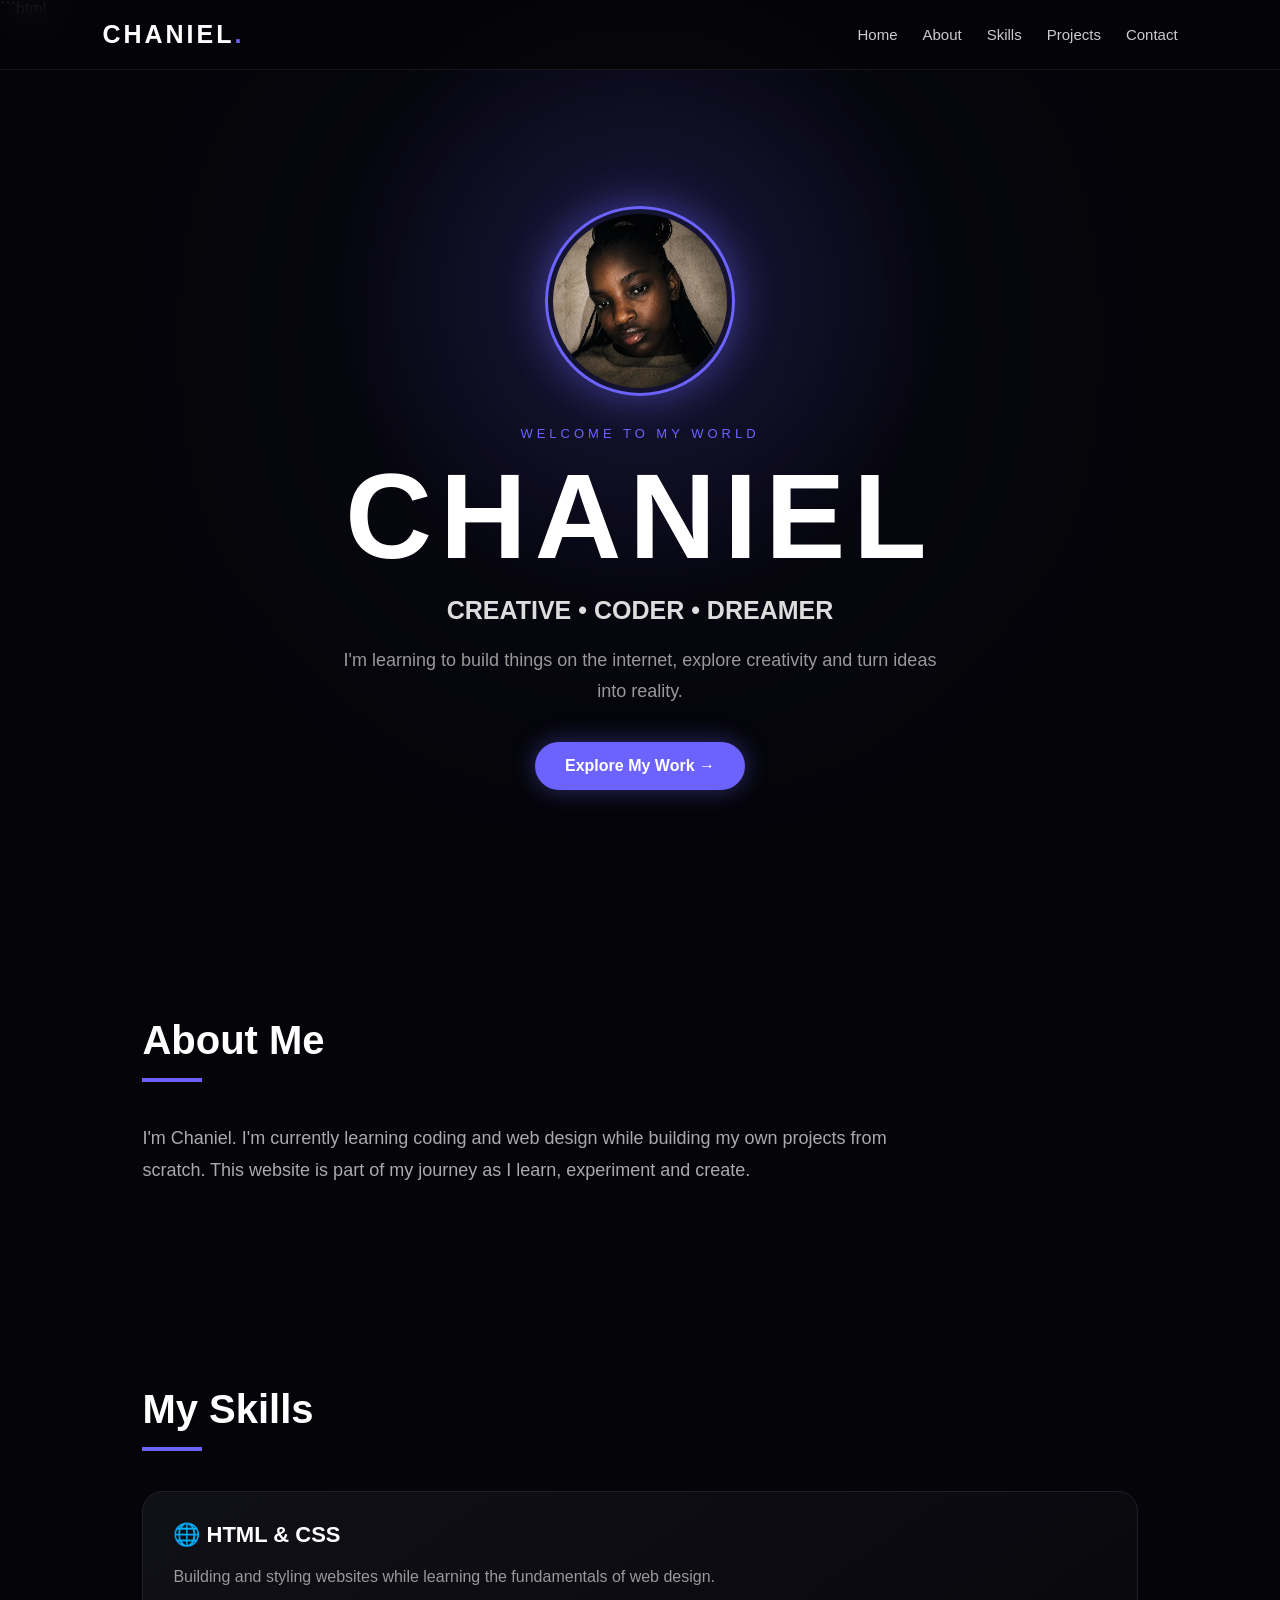
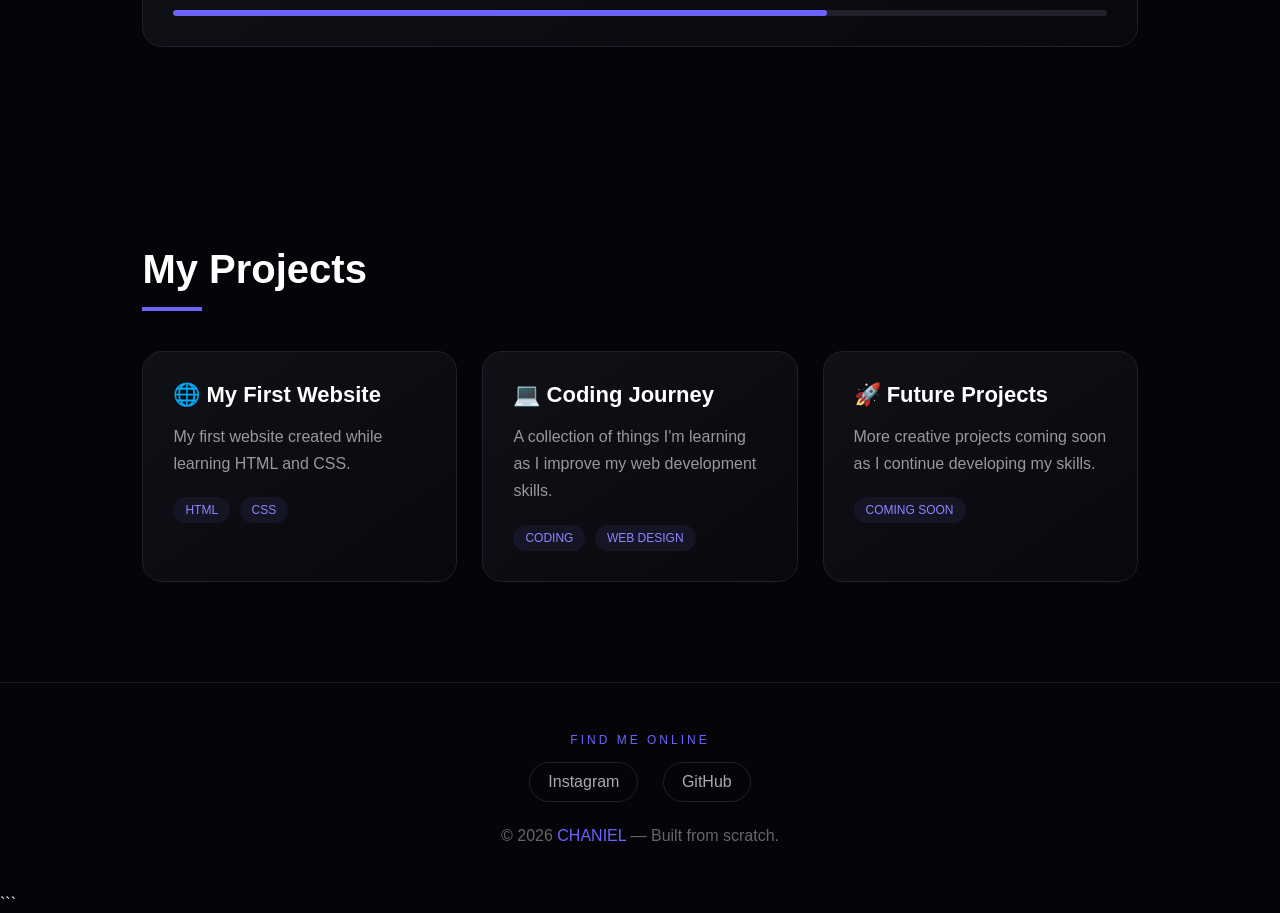
==== index.html @ 9e0c6716 "Add files via upload" ====
```html
<!DOCTYPE html>
<html lang="en">

<head>

<meta charset="UTF-8">
<meta name="viewport" content="width=device-width, initial-scale=1.0">

<title>CHANIEL | Creative Personal Brand</title>

<style>

* {
    margin: 0;
    padding: 0;
    box-sizing: border-box;
}

html {
    scroll-behavior: smooth;
}

body {
    background: #050509;
    color: white;
    font-family: Arial, sans-serif;
    overflow-x: hidden;
}


/* GLOWING BACKGROUND */

body::before {
    content: "";
    position: fixed;
    width: 500px;
    height: 500px;

    background: #6c63ff;

    filter: blur(180px);

    opacity: 0.08;

    top: 10%;
    left: 50%;

    transform: translateX(-50%);

    pointer-events: none;

    z-index: -1;
}


/* NAVIGATION */

nav {
    position: fixed;

    top: 0;
    left: 0;

    width: 100%;

    padding: 20px 8%;

    display: flex;

    justify-content: space-between;
    align-items: center;

    background: rgba(5,5,9,0.85);

    backdrop-filter: blur(15px);

    border-bottom: 1px solid rgba(255,255,255,0.08);

    z-index: 1000;
}

.logo {
    font-size: 25px;

    font-weight: bold;

    letter-spacing: 3px;
}

.logo span {
    color: #6c63ff;
}

.nav-links {
    display: flex;
    align-items: center;
}

.nav-links a {
    color: #ccc;

    text-decoration: none;

    margin-left: 25px;

    font-size: 15px;

    transition: 0.3s;
}

.nav-links a:hover {
    color: #6c63ff;
}

.menu-button {
    display: none;

    background: none;

    border: none;

    color: white;

    font-size: 28px;

    cursor: pointer;
}


/* HERO */

.hero {

    min-height: 100vh;

    display: flex;

    justify-content: center;

    align-items: center;

    text-align: center;

    padding: 120px 20px 60px;

    background:
        radial-gradient(
            circle at 50% 30%,
            rgba(108,99,255,0.18),
            transparent 35%
        );
}

.hero-content {
    max-width: 800px;

    animation: fadeUp 1s ease forwards;
}

.profile-pic {

    width: 190px;
    height: 190px;

    object-fit: cover;

    border-radius: 50%;

    border: 3px solid #6c63ff;

    padding: 5px;

    box-shadow:
        0 0 40px rgba(108,99,255,0.5);

    margin-bottom: 30px;
}

.small-text {

    color: #6c63ff;

    letter-spacing: 4px;

    font-size: 13px;

    margin-bottom: 15px;
}

h1 {

    font-size:
        clamp(60px, 12vw, 120px);

    letter-spacing: 8px;

    line-height: 1;

    margin-bottom: 20px;
}

.hero h2 {

    font-size: 25px;

    color: #ddd;

    margin-bottom: 20px;
}

.hero p {

    color: #999;

    font-size: 18px;

    line-height: 1.7;

    max-width: 600px;

    margin: auto;
}


/* BUTTON */

.button {

    display: inline-block;

    margin-top: 35px;

    padding: 15px 30px;

    border-radius: 30px;

    background: #6c63ff;

    color: white;

    text-decoration: none;

    font-weight: bold;

    box-shadow:
        0 0 25px rgba(108,99,255,0.4);

    transition: 0.3s;
}

.button:hover {

    transform: translateY(-5px);

    box-shadow:
        0 0 40px rgba(108,99,255,0.7);
}


/* SECTIONS */

section {

    padding: 100px 8%;

    max-width: 1200px;

    margin: auto;
}

.section-title {

    font-size: 40px;

    margin-bottom: 15px;
}

.section-line {

    width: 60px;

    height: 4px;

    background: #6c63ff;

    margin-bottom: 40px;
}

.about-text {

    color: #aaa;

    font-size: 18px;

    line-height: 1.8;

    max-width: 800px;
}


/* SKILLS */

.skills {

    display: grid;

    grid-template-columns:
        repeat(
            auto-fit,
            minmax(250px, 1fr)
        );

    gap: 25px;

    margin-top: 30px;
}

.skill {

    background:
        linear-gradient(
            145deg,
            #101017,
            #08080d
        );

    border: 1px solid #20202c;

    border-radius: 20px;

    padding: 30px;

    transition: 0.3s;
}

.skill:hover {

    transform: translateY(-8px);

    border-color: #6c63ff;

    box-shadow:
        0 15px 40px
        rgba(108,99,255,0.15);
}

.skill h3 {

    font-size: 22px;

    margin-bottom: 15px;
}

.skill p {

    color: #999;

    line-height: 1.7;
}

.skill-bar {

    height: 6px;

    background: #20202c;

    border-radius: 10px;

    margin-top: 20px;

    overflow: hidden;
}

.skill-progress {

    height: 100%;

    width: 70%;

    background: #6c63ff;

    border-radius: 10px;

    animation: grow 1.5s ease;
}


/* PROJECTS */

.cards {

    display: grid;

    grid-template-columns:
        repeat(
            auto-fit,
            minmax(250px, 1fr)
        );

    gap: 25px;
}

.card {

    background:
        linear-gradient(
            145deg,
            #101017,
            #08080d
        );

    border: 1px solid #20202c;

    border-radius: 20px;

    padding: 30px;

    transition: 0.3s;

    text-decoration: none;

    color: white;

    display: block;
}

.card:hover {

    transform: translateY(-8px);

    border-color: #6c63ff;

    box-shadow:
        0 15px 40px
        rgba(108,99,255,0.15);
}

.card h3 {

    font-size: 22px;

    margin-bottom: 15px;
}

.card p {

    color: #999;

    line-height: 1.7;
}

.tag {

    display: inline-block;

    margin-top: 20px;

    margin-right: 5px;

    padding: 6px 12px;

    border-radius: 20px;

    background: #161525;

    color: #8c86ff;

    font-size: 12px;
}


/* FOOTER */

footer {

    text-align: center;

    padding: 50px 20px;

    border-top: 1px solid #181820;

    color: #666;
}

footer span {
    color: #6c63ff;
}

.social-title {

    color: #6c63ff;

    letter-spacing: 3px;

    font-size: 12px;

    margin-bottom: 15px;
}

.social-links {
    margin-bottom: 25px;
}

.social-links a {

    display: inline-block;

    color: #aaa;

    text-decoration: none;

    margin: 0 10px;

    padding: 10px 18px;

    border: 1px solid #20202c;

    border-radius: 20px;

    transition: 0.3s;
}

.social-links a:hover {

    color: #6c63ff;

    border-color: #6c63ff;

    transform: translateY(-3px);
}


/* ANIMATIONS */

@keyframes fadeUp {

    from {

        opacity: 0;

        transform: translateY(30px);

    }

    to {

        opacity: 1;

        transform: translateY(0);

    }
}

@keyframes grow {

    from {
        width: 0;
    }

    to {
        width: 70%;
    }
}


/* MOBILE */

@media (max-width: 700px) {

    nav {
        padding: 18px 5%;
    }

    .logo {
        font-size: 19px;
    }

    .menu-button {
        display: block;
    }

    .nav-links {

        position: absolute;

        top: 70px;

        right: 5%;

        width: 180px;

        padding: 20px;

        display: none;

        flex-direction: column;

        background: #101017;

        border: 1px solid #20202c;

        border-radius: 15px;
    }

    .nav-links.active {
        display: flex;
    }

    .nav-links a {

        margin: 10px 0;

        font-size: 15px;

        text-align: center;
    }

    h1 {
        letter-spacing: 4px;
    }

    section {
        padding: 70px 7%;
    }

}

</style>

</head>


<body>


<!-- NAVIGATION -->

<nav>

    <div class="logo">
        CHANIEL<span>.</span>
    </div>


    <button
        class="menu-button"
        onclick="toggleMenu()"
    >
        ☰
    </button>


    <div
        class="nav-links"
        id="navLinks"
    >

        <a href="#home">
            Home
        </a>

        <a href="#about">
            About
        </a>

        <a href="#skills">
            Skills
        </a>

        <a href="#projects">
            Projects
        </a>

        <a href="contact.html">
            Contact
        </a>

    </div>

</nav>


<!-- HERO -->

<div
    class="hero"
    id="home"
>

    <div class="hero-content">


        <img
            src="me.jpg"
            alt="Chaniel"
            class="profile-pic"
        >


        <div class="small-text">

            WELCOME TO MY WORLD

        </div>


        <h1>

            CHANIEL

        </h1>


        <h2>

            CREATIVE • CODER • DREAMER

        </h2>


        <p>

            I'm learning to build things on the internet,
            explore creativity and turn ideas into reality.

        </p>


        <a
            href="#projects"
            class="button"
        >

            Explore My Work →

        </a>


    </div>

</div>


<!-- ABOUT -->

<section id="about">

    <h2 class="section-title">

        About Me

    </h2>

    <div class="section-line"></div>


    <p class="about-text">

        I'm Chaniel. I'm currently learning coding
        and web design while building my own projects
        from scratch.

        This website is part of my journey as I learn,
        experiment and create.

    </p>

</section>


<!-- SKILLS -->

<section id="skills">

    <h2 class="section-title">

        My Skills

    </h2>

    <div class="section-line"></div>


    <div class="skills">


        <div class="skill">

            <h3>
                🌐 HTML & CSS
            </h3>

            <p>

                Building and styling websites while
                learning the fundamentals of web design.

            </p>


            <div class="skill-bar">

                <div class="skill-progress"></div>

            </div>

        </div>


    </div>

</section>


<!-- PROJECTS -->

<section id="projects">

    <h2 class="section-title">

        My Projects

    </h2>

    <div class="section-line"></div>


    <div class="cards">


        <a
            href="project.html"
            class="card"
        >

            <h3>
                🌐 My First Website
            </h3>

            <p>

                My first website created while learning
                HTML and CSS.

            </p>

            <span class="tag">
                HTML
            </span>

            <span class="tag">
                CSS
            </span>

        </a>


        <div class="card">

            <h3>
                💻 Coding Journey
            </h3>

            <p>

                A collection of things I'm learning as I
                improve my web development skills.

            </p>

            <span class="tag">
                CODING
            </span>

            <span class="tag">
                WEB DESIGN
            </span>

        </div>


        <div class="card">

            <h3>
                🚀 Future Projects
            </h3>

            <p>

                More creative projects coming soon as
                I continue developing my skills.

            </p>

            <span class="tag">
                COMING SOON
            </span>

        </div>


    </div>

</section>


<!-- FOOTER -->

<footer>


    <div class="social-title">

        FIND ME ONLINE

    </div>


    <div class="social-links">


        <a
            href="https://www.instagram.com/chan.iel_/"
            target="_blank"
            rel="noopener noreferrer"
        >

            Instagram

        </a>


        <a
            href="https://github.com/chanieldev"
            target="_blank"
            rel="noopener noreferrer"
        >

            GitHub

        </a>


    </div>


    <p>

        © 2026
        <span>CHANIEL</span>
        — Built from scratch.

    </p>


</footer>


<!-- MENU SCRIPT -->

<script>

function toggleMenu() {

    const menu =
        document.getElementById("navLinks");

    menu.classList.toggle("active");

}

</script>


</body>

</html>
```
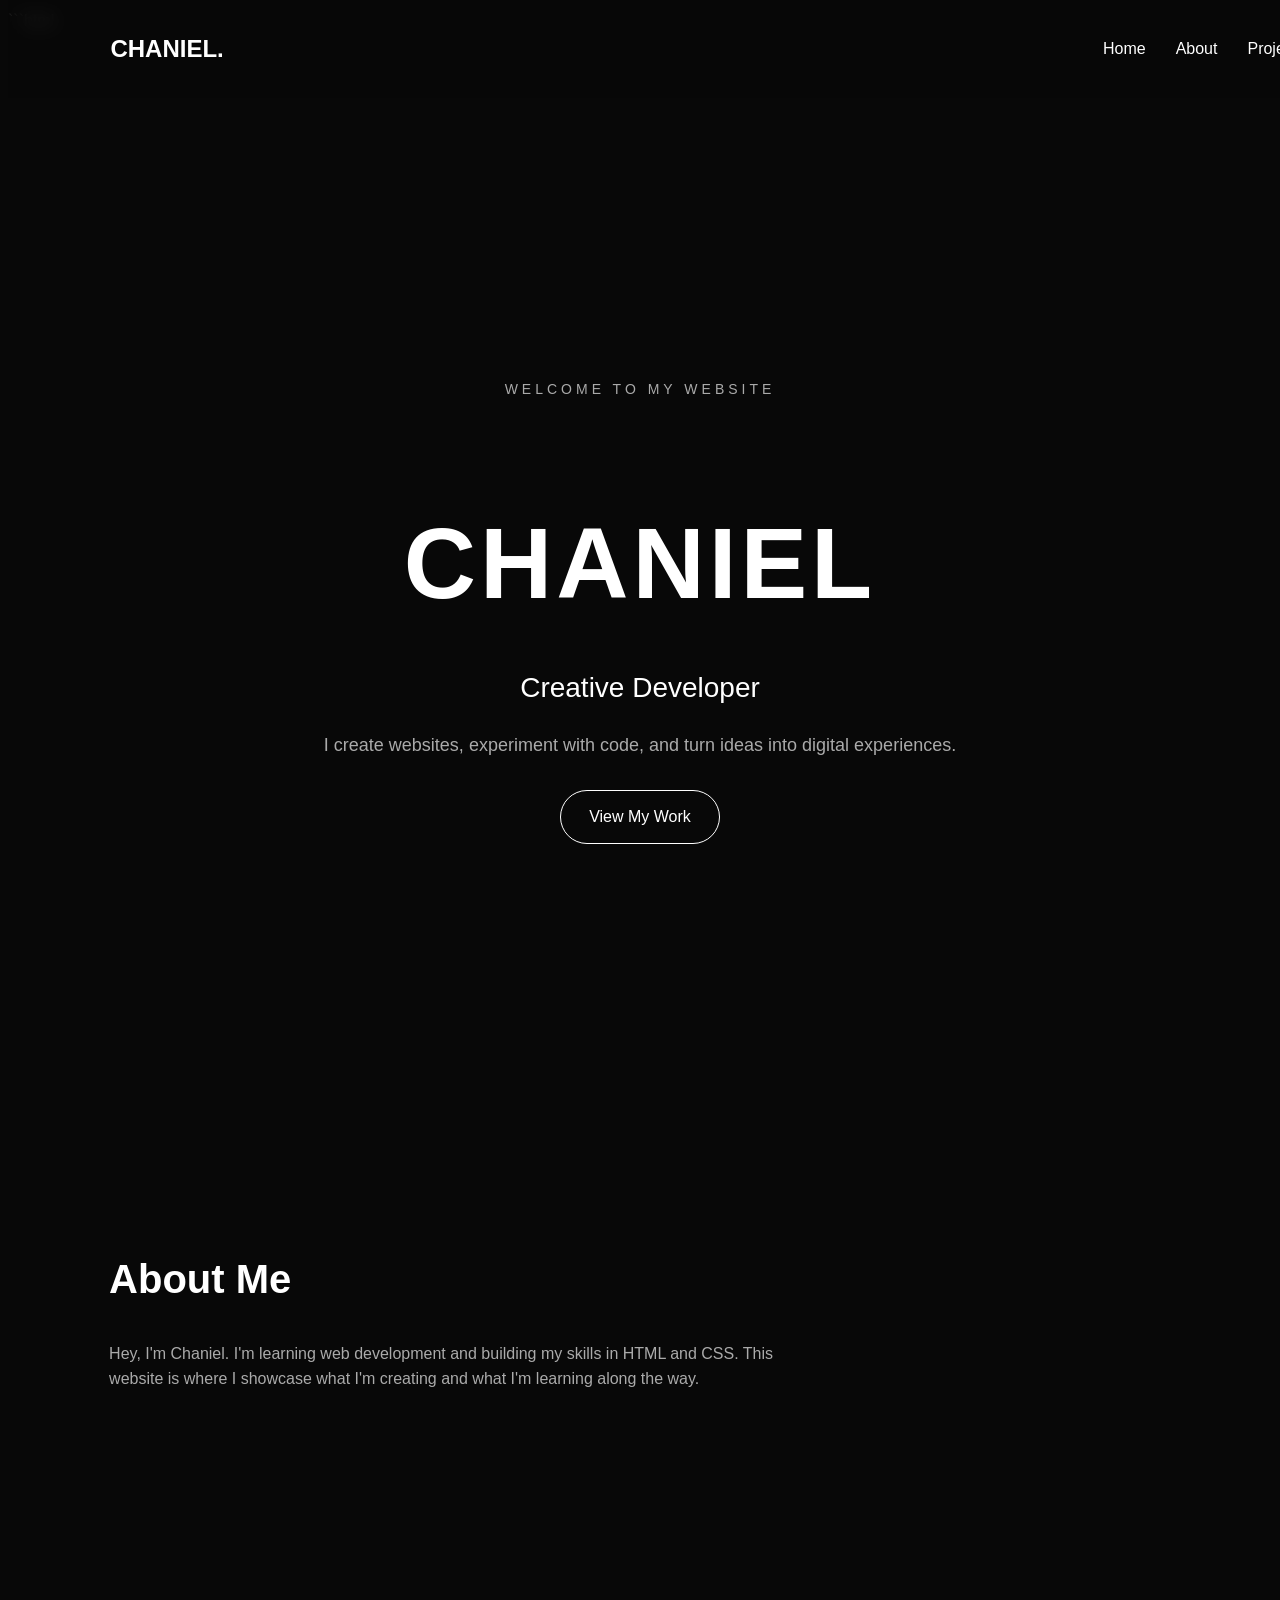
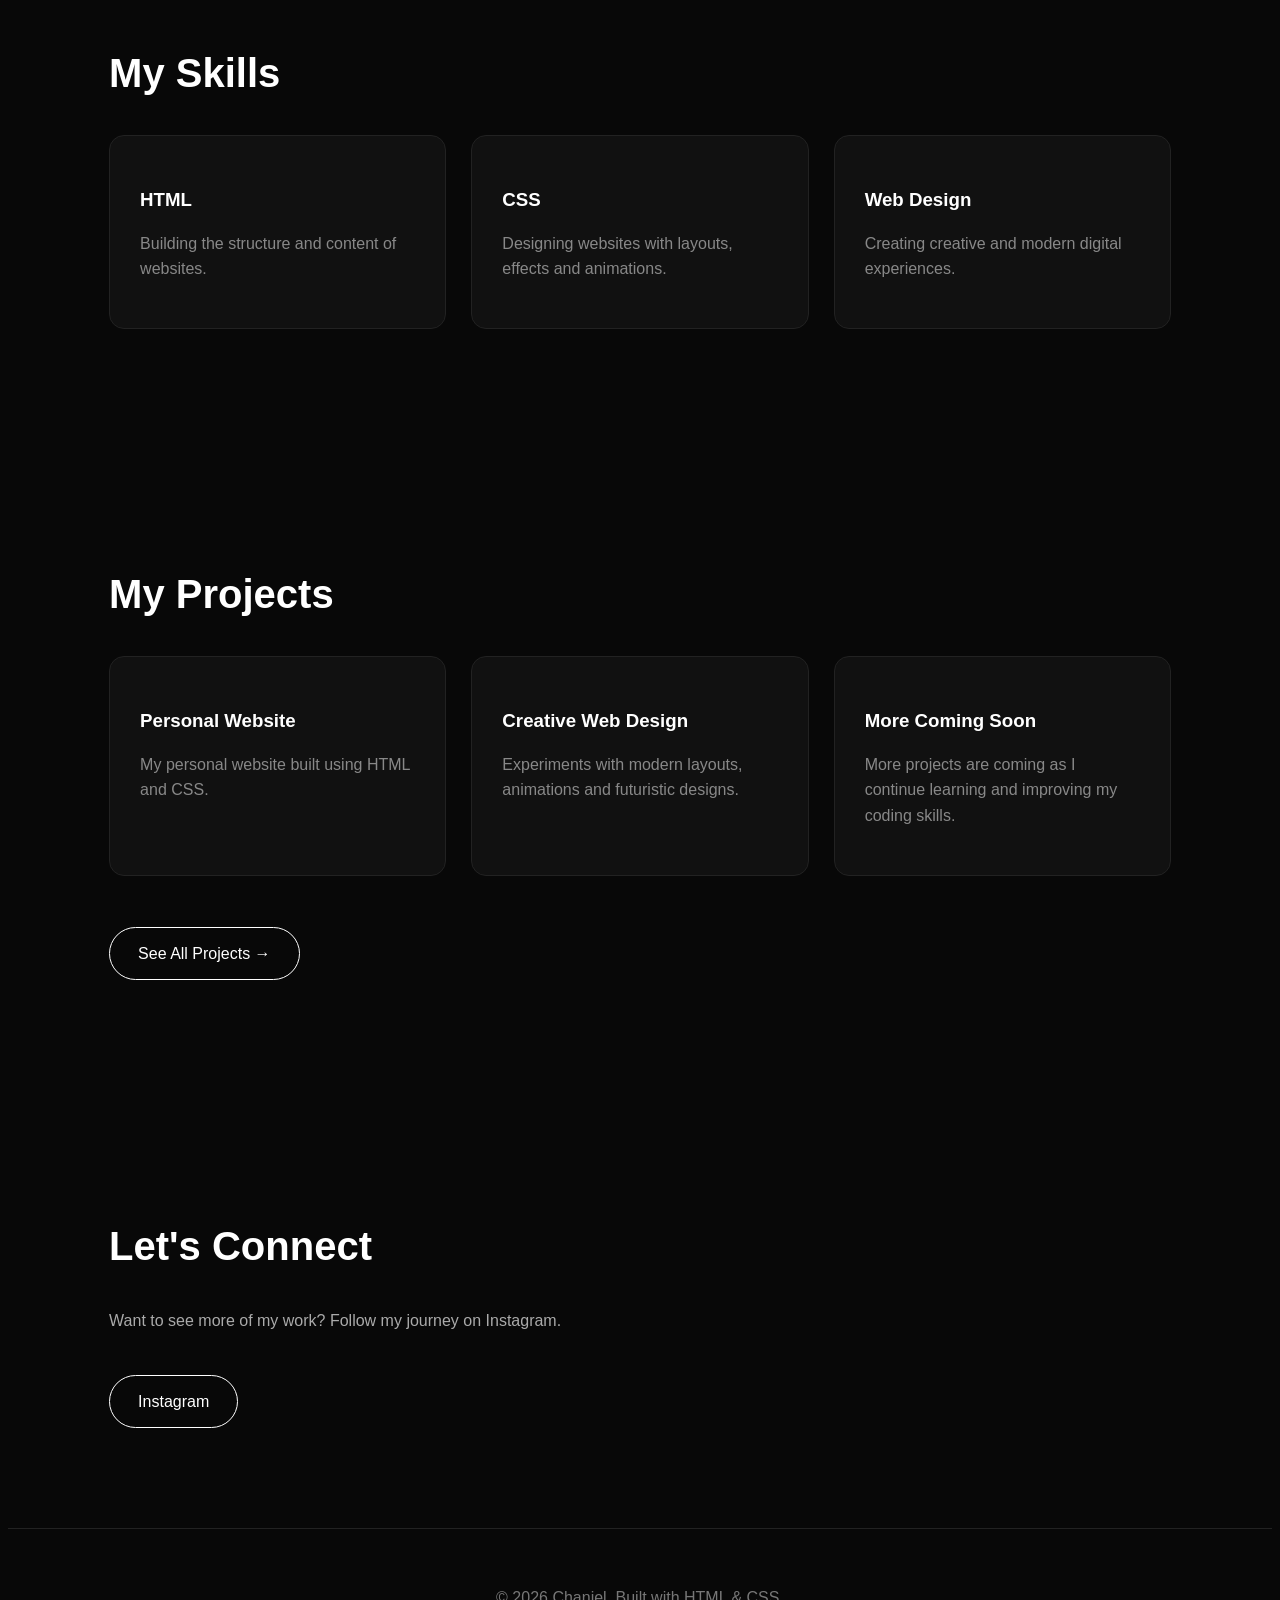
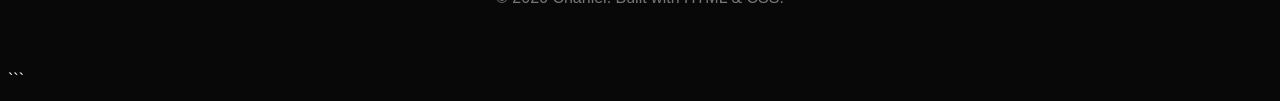
==== commit 3721ca85: "Add files via upload" ====
--- a/index.html
+++ b/index.html
@@ -3,975 +3,199 @@
 <html lang="en">
 
 <head>
-
-<meta charset="UTF-8">
-<meta name="viewport" content="width=device-width, initial-scale=1.0">
-
-<title>CHANIEL | Creative Personal Brand</title>
-
-<style>
-
-* {
-    margin: 0;
-    padding: 0;
-    box-sizing: border-box;
-}
-
-html {
-    scroll-behavior: smooth;
-}
-
-body {
-    background: #050509;
-    color: white;
-    font-family: Arial, sans-serif;
-    overflow-x: hidden;
-}
-
-
-/* GLOWING BACKGROUND */
-
-body::before {
-    content: "";
-    position: fixed;
-    width: 500px;
-    height: 500px;
-
-    background: #6c63ff;
-
-    filter: blur(180px);
-
-    opacity: 0.08;
-
-    top: 10%;
-    left: 50%;
-
-    transform: translateX(-50%);
-
-    pointer-events: none;
-
-    z-index: -1;
-}
-
-
-/* NAVIGATION */
-
-nav {
-    position: fixed;
-
-    top: 0;
-    left: 0;
-
-    width: 100%;
-
-    padding: 20px 8%;
-
-    display: flex;
-
-    justify-content: space-between;
-    align-items: center;
-
-    background: rgba(5,5,9,0.85);
-
-    backdrop-filter: blur(15px);
-
-    border-bottom: 1px solid rgba(255,255,255,0.08);
-
-    z-index: 1000;
-}
-
-.logo {
-    font-size: 25px;
-
-    font-weight: bold;
-
-    letter-spacing: 3px;
-}
-
-.logo span {
-    color: #6c63ff;
-}
-
-.nav-links {
-    display: flex;
-    align-items: center;
-}
-
-.nav-links a {
-    color: #ccc;
-
-    text-decoration: none;
-
-    margin-left: 25px;
-
-    font-size: 15px;
-
-    transition: 0.3s;
-}
-
-.nav-links a:hover {
-    color: #6c63ff;
-}
-
-.menu-button {
-    display: none;
-
-    background: none;
-
-    border: none;
-
-    color: white;
-
-    font-size: 28px;
-
-    cursor: pointer;
-}
-
-
-/* HERO */
-
-.hero {
-
-    min-height: 100vh;
-
-    display: flex;
-
-    justify-content: center;
-
-    align-items: center;
-
-    text-align: center;
-
-    padding: 120px 20px 60px;
-
-    background:
-        radial-gradient(
-            circle at 50% 30%,
-            rgba(108,99,255,0.18),
-            transparent 35%
-        );
-}
-
-.hero-content {
-    max-width: 800px;
-
-    animation: fadeUp 1s ease forwards;
-}
-
-.profile-pic {
-
-    width: 190px;
-    height: 190px;
-
-    object-fit: cover;
-
-    border-radius: 50%;
-
-    border: 3px solid #6c63ff;
-
-    padding: 5px;
-
-    box-shadow:
-        0 0 40px rgba(108,99,255,0.5);
-
-    margin-bottom: 30px;
-}
-
-.small-text {
-
-    color: #6c63ff;
-
-    letter-spacing: 4px;
-
-    font-size: 13px;
-
-    margin-bottom: 15px;
-}
-
-h1 {
-
-    font-size:
-        clamp(60px, 12vw, 120px);
-
-    letter-spacing: 8px;
-
-    line-height: 1;
-
-    margin-bottom: 20px;
-}
-
-.hero h2 {
-
-    font-size: 25px;
-
-    color: #ddd;
-
-    margin-bottom: 20px;
-}
-
-.hero p {
-
-    color: #999;
-
-    font-size: 18px;
-
-    line-height: 1.7;
-
-    max-width: 600px;
-
-    margin: auto;
-}
-
-
-/* BUTTON */
-
-.button {
-
-    display: inline-block;
-
-    margin-top: 35px;
-
-    padding: 15px 30px;
-
-    border-radius: 30px;
-
-    background: #6c63ff;
-
-    color: white;
-
-    text-decoration: none;
-
-    font-weight: bold;
-
-    box-shadow:
-        0 0 25px rgba(108,99,255,0.4);
-
-    transition: 0.3s;
-}
-
-.button:hover {
-
-    transform: translateY(-5px);
-
-    box-shadow:
-        0 0 40px rgba(108,99,255,0.7);
-}
-
-
-/* SECTIONS */
-
-section {
-
-    padding: 100px 8%;
-
-    max-width: 1200px;
-
-    margin: auto;
-}
-
-.section-title {
-
-    font-size: 40px;
-
-    margin-bottom: 15px;
-}
-
-.section-line {
-
-    width: 60px;
-
-    height: 4px;
-
-    background: #6c63ff;
-
-    margin-bottom: 40px;
-}
-
-.about-text {
-
-    color: #aaa;
-
-    font-size: 18px;
-
-    line-height: 1.8;
-
-    max-width: 800px;
-}
-
-
-/* SKILLS */
-
-.skills {
-
-    display: grid;
-
-    grid-template-columns:
-        repeat(
-            auto-fit,
-            minmax(250px, 1fr)
-        );
-
-    gap: 25px;
-
-    margin-top: 30px;
-}
-
-.skill {
-
-    background:
-        linear-gradient(
-            145deg,
-            #101017,
-            #08080d
-        );
-
-    border: 1px solid #20202c;
-
-    border-radius: 20px;
-
-    padding: 30px;
-
-    transition: 0.3s;
-}
-
-.skill:hover {
-
-    transform: translateY(-8px);
-
-    border-color: #6c63ff;
-
-    box-shadow:
-        0 15px 40px
-        rgba(108,99,255,0.15);
-}
-
-.skill h3 {
-
-    font-size: 22px;
-
-    margin-bottom: 15px;
-}
-
-.skill p {
-
-    color: #999;
-
-    line-height: 1.7;
-}
-
-.skill-bar {
-
-    height: 6px;
-
-    background: #20202c;
-
-    border-radius: 10px;
-
-    margin-top: 20px;
-
-    overflow: hidden;
-}
-
-.skill-progress {
-
-    height: 100%;
-
-    width: 70%;
-
-    background: #6c63ff;
-
-    border-radius: 10px;
-
-    animation: grow 1.5s ease;
-}
-
-
-/* PROJECTS */
-
-.cards {
-
-    display: grid;
-
-    grid-template-columns:
-        repeat(
-            auto-fit,
-            minmax(250px, 1fr)
-        );
-
-    gap: 25px;
-}
-
-.card {
-
-    background:
-        linear-gradient(
-            145deg,
-            #101017,
-            #08080d
-        );
-
-    border: 1px solid #20202c;
-
-    border-radius: 20px;
-
-    padding: 30px;
-
-    transition: 0.3s;
-
-    text-decoration: none;
-
-    color: white;
-
-    display: block;
-}
-
-.card:hover {
-
-    transform: translateY(-8px);
-
-    border-color: #6c63ff;
-
-    box-shadow:
-        0 15px 40px
-        rgba(108,99,255,0.15);
-}
-
-.card h3 {
-
-    font-size: 22px;
-
-    margin-bottom: 15px;
-}
-
-.card p {
-
-    color: #999;
-
-    line-height: 1.7;
-}
-
-.tag {
-
-    display: inline-block;
-
-    margin-top: 20px;
-
-    margin-right: 5px;
-
-    padding: 6px 12px;
-
-    border-radius: 20px;
-
-    background: #161525;
-
-    color: #8c86ff;
-
-    font-size: 12px;
-}
-
-
-/* FOOTER */
-
-footer {
-
-    text-align: center;
-
-    padding: 50px 20px;
-
-    border-top: 1px solid #181820;
-
-    color: #666;
-}
-
-footer span {
-    color: #6c63ff;
-}
-
-.social-title {
-
-    color: #6c63ff;
-
-    letter-spacing: 3px;
-
-    font-size: 12px;
-
-    margin-bottom: 15px;
-}
-
-.social-links {
-    margin-bottom: 25px;
-}
-
-.social-links a {
-
-    display: inline-block;
-
-    color: #aaa;
-
-    text-decoration: none;
-
-    margin: 0 10px;
-
-    padding: 10px 18px;
-
-    border: 1px solid #20202c;
-
-    border-radius: 20px;
-
-    transition: 0.3s;
-}
-
-.social-links a:hover {
-
-    color: #6c63ff;
-
-    border-color: #6c63ff;
-
-    transform: translateY(-3px);
-}
-
-
-/* ANIMATIONS */
-
-@keyframes fadeUp {
-
-    from {
-
-        opacity: 0;
-
-        transform: translateY(30px);
-
-    }
-
-    to {
-
-        opacity: 1;
-
-        transform: translateY(0);
-
-    }
-}
-
-@keyframes grow {
-
-    from {
-        width: 0;
-    }
-
-    to {
-        width: 70%;
-    }
-}
-
-
-/* MOBILE */
-
-@media (max-width: 700px) {
-
-    nav {
-        padding: 18px 5%;
-    }
-
-    .logo {
-        font-size: 19px;
-    }
-
-    .menu-button {
-        display: block;
-    }
-
-    .nav-links {
-
-        position: absolute;
-
-        top: 70px;
-
-        right: 5%;
-
-        width: 180px;
-
-        padding: 20px;
-
-        display: none;
-
-        flex-direction: column;
-
-        background: #101017;
-
-        border: 1px solid #20202c;
-
-        border-radius: 15px;
-    }
-
-    .nav-links.active {
-        display: flex;
-    }
-
-    .nav-links a {
-
-        margin: 10px 0;
-
-        font-size: 15px;
-
-        text-align: center;
-    }
-
-    h1 {
-        letter-spacing: 4px;
-    }
-
-    section {
-        padding: 70px 7%;
-    }
-
-}
-
-</style>
-
+    <meta charset="UTF-8">
+    <meta name="viewport" content="width=device-width, initial-scale=1.0">
+
+    <title>Chaniel | Creative Developer</title>
+
+    <link rel="stylesheet" href="style.css">
 </head>
 
-
 <body>
 
-
-<!-- NAVIGATION -->
-
-<nav>
-
-    <div class="logo">
-        CHANIEL<span>.</span>
-    </div>
-
-
-    <button
-        class="menu-button"
-        onclick="toggleMenu()"
-    >
-        ☰
-    </button>
-
-
-    <div
-        class="nav-links"
-        id="navLinks"
-    >
-
-        <a href="#home">
-            Home
+    <!-- NAVIGATION -->
+    <nav>
+        <div class="logo">CHANIEL.</div>
+
+        <ul>
+            <li><a href="#home">Home</a></li>
+            <li><a href="#about">About</a></li>
+            <li><a href="project.html">Projects</a></li>
+            <li><a href="#contact">Contact</a></li>
+        </ul>
+    </nav>
+
+
+    <!-- HOME -->
+    <section class="hero" id="home">
+
+        <div class="hero-content">
+
+            <p class="intro">WELCOME TO MY WEBSITE</p>
+
+            <h1>CHANIEL</h1>
+
+            <h2>Creative Developer</h2>
+
+            <p>
+                I create websites, experiment with code,
+                and turn ideas into digital experiences.
+            </p>
+
+            <a href="project.html" class="btn">
+                View My Work
+            </a>
+
+        </div>
+
+    </section>
+
+
+    <!-- ABOUT -->
+    <section id="about">
+
+        <h2>About Me</h2>
+
+        <p>
+            Hey, I'm Chaniel. I'm learning web development
+            and building my skills in HTML and CSS.
+            This website is where I showcase what I'm creating
+            and what I'm learning along the way.
+        </p>
+
+    </section>
+
+
+    <!-- SKILLS -->
+    <section id="skills">
+
+        <h2>My Skills</h2>
+
+        <div class="projects">
+
+            <div class="project-card">
+                <h3>HTML</h3>
+
+                <p>
+                    Building the structure and content
+                    of websites.
+                </p>
+            </div>
+
+
+            <div class="project-card">
+                <h3>CSS</h3>
+
+                <p>
+                    Designing websites with layouts,
+                    effects and animations.
+                </p>
+            </div>
+
+
+            <div class="project-card">
+                <h3>Web Design</h3>
+
+                <p>
+                    Creating creative and modern
+                    digital experiences.
+                </p>
+            </div>
+
+        </div>
+
+    </section>
+
+
+    <!-- PROJECTS PREVIEW -->
+    <section id="projects">
+
+        <h2>My Projects</h2>
+
+        <div class="projects">
+
+            <div class="project-card">
+
+                <h3>Personal Website</h3>
+
+                <p>
+                    My personal website built using
+                    HTML and CSS.
+                </p>
+
+            </div>
+
+
+            <div class="project-card">
+
+                <h3>Creative Web Design</h3>
+
+                <p>
+                    Experiments with modern layouts,
+                    animations and futuristic designs.
+                </p>
+
+            </div>
+
+
+            <div class="project-card">
+
+                <h3>More Coming Soon</h3>
+
+                <p>
+                    More projects are coming as I continue
+                    learning and improving my coding skills.
+                </p>
+
+            </div>
+
+        </div>
+
+        <br><br>
+
+        <a href="project.html" class="btn">
+            See All Projects →
         </a>
 
-        <a href="#about">
-            About
-        </a>
-
-        <a href="#skills">
-            Skills
-        </a>
-
-        <a href="#projects">
-            Projects
-        </a>
-
-        <a href="contact.html">
-            Contact
-        </a>
-
-    </div>
-
-</nav>
-
-
-<!-- HERO -->
-
-<div
-    class="hero"
-    id="home"
->
-
-    <div class="hero-content">
-
-
-        <img
-            src="me.jpg"
-            alt="Chaniel"
-            class="profile-pic"
-        >
-
-
-        <div class="small-text">
-
-            WELCOME TO MY WORLD
-
-        </div>
-
-
-        <h1>
-
-            CHANIEL
-
-        </h1>
-
-
-        <h2>
-
-            CREATIVE • CODER • DREAMER
-
-        </h2>
-
+    </section>
+
+
+    <!-- CONTACT -->
+    <section id="contact">
+
+        <h2>Let's Connect</h2>
 
         <p>
-
-            I'm learning to build things on the internet,
-            explore creativity and turn ideas into reality.
-
+            Want to see more of my work?
+            Follow my journey on Instagram.
         </p>
 
+        <br>
 
         <a
-            href="#projects"
-            class="button"
-        >
-
-            Explore My Work →
-
-        </a>
-
-
-    </div>
-
-</div>
-
-
-<!-- ABOUT -->
-
-<section id="about">
-
-    <h2 class="section-title">
-
-        About Me
-
-    </h2>
-
-    <div class="section-line"></div>
-
-
-    <p class="about-text">
-
-        I'm Chaniel. I'm currently learning coding
-        and web design while building my own projects
-        from scratch.
-
-        This website is part of my journey as I learn,
-        experiment and create.
-
-    </p>
-
-</section>
-
-
-<!-- SKILLS -->
-
-<section id="skills">
-
-    <h2 class="section-title">
-
-        My Skills
-
-    </h2>
-
-    <div class="section-line"></div>
-
-
-    <div class="skills">
-
-
-        <div class="skill">
-
-            <h3>
-                🌐 HTML & CSS
-            </h3>
-
-            <p>
-
-                Building and styling websites while
-                learning the fundamentals of web design.
-
-            </p>
-
-
-            <div class="skill-bar">
-
-                <div class="skill-progress"></div>
-
-            </div>
-
-        </div>
-
-
-    </div>
-
-</section>
-
-
-<!-- PROJECTS -->
-
-<section id="projects">
-
-    <h2 class="section-title">
-
-        My Projects
-
-    </h2>
-
-    <div class="section-line"></div>
-
-
-    <div class="cards">
-
-
-        <a
-            href="project.html"
-            class="card"
-        >
-
-            <h3>
-                🌐 My First Website
-            </h3>
-
-            <p>
-
-                My first website created while learning
-                HTML and CSS.
-
-            </p>
-
-            <span class="tag">
-                HTML
-            </span>
-
-            <span class="tag">
-                CSS
-            </span>
-
-        </a>
-
-
-        <div class="card">
-
-            <h3>
-                💻 Coding Journey
-            </h3>
-
-            <p>
-
-                A collection of things I'm learning as I
-                improve my web development skills.
-
-            </p>
-
-            <span class="tag">
-                CODING
-            </span>
-
-            <span class="tag">
-                WEB DESIGN
-            </span>
-
-        </div>
-
-
-        <div class="card">
-
-            <h3>
-                🚀 Future Projects
-            </h3>
-
-            <p>
-
-                More creative projects coming soon as
-                I continue developing my skills.
-
-            </p>
-
-            <span class="tag">
-                COMING SOON
-            </span>
-
-        </div>
-
-
-    </div>
-
-</section>
-
-
-<!-- FOOTER -->
-
-<footer>
-
-
-    <div class="social-title">
-
-        FIND ME ONLINE
-
-    </div>
-
-
-    <div class="social-links">
-
-
-        <a
-            href="https://www.instagram.com/chan.iel_/"
+            href="https://instagram.com/chan.iel_"
             target="_blank"
             rel="noopener noreferrer"
+            class="btn"
         >
-
             Instagram
-
         </a>
 
-
-        <a
-            href="https://github.com/chanieldev"
-            target="_blank"
-            rel="noopener noreferrer"
-        >
-
-            GitHub
-
-        </a>
-
-
-    </div>
-
-
-    <p>
-
-        © 2026
-        <span>CHANIEL</span>
-        — Built from scratch.
-
-    </p>
-
-
-</footer>
-
-
-<!-- MENU SCRIPT -->
-
-<script>
-
-function toggleMenu() {
-
-    const menu =
-        document.getElementById("navLinks");
-
-    menu.classList.toggle("active");
-
-}
-
-</script>
-
+    </section>
+
+
+    <!-- FOOTER -->
+    <footer>
+
+        <p>
+            © 2026 Chaniel. Built with HTML & CSS.
+        </p>
+
+    </footer>
+
+
+    <!-- JAVASCRIPT -->
+    <script src="script.js"></script>
 
 </body>
 
--- a/style.css
+++ b/style.css
@@ -0,0 +1,214 @@
+```css
+* {
+    margin: 0;
+    padding: 0;
+    box-sizing: border-box;
+}
+
+html {
+    scroll-behavior: smooth;
+}
+
+body {
+    font-family: Arial, sans-serif;
+    background: #080808;
+    color: white;
+    line-height: 1.6;
+}
+
+/* NAVIGATION */
+
+nav {
+    position: fixed;
+    top: 0;
+    width: 100%;
+    padding: 20px 8%;
+    display: flex;
+    justify-content: space-between;
+    align-items: center;
+    background: rgba(8, 8, 8, 0.85);
+    backdrop-filter: blur(10px);
+    z-index: 1000;
+}
+
+.logo {
+    font-size: 24px;
+    font-weight: bold;
+}
+
+nav ul {
+    display: flex;
+    list-style: none;
+    gap: 30px;
+}
+
+nav a {
+    color: white;
+    text-decoration: none;
+    transition: 0.3s;
+}
+
+nav a:hover {
+    color: #888;
+}
+
+/* HERO */
+
+.hero {
+    min-height: 100vh;
+    display: flex;
+    justify-content: center;
+    align-items: center;
+    padding: 120px 8% 60px;
+    text-align: center;
+}
+
+.hero-content {
+    max-width: 800px;
+}
+
+.hero h1 {
+    font-size: clamp(50px, 10vw, 100px);
+    margin-bottom: 10px;
+    letter-spacing: 4px;
+}
+
+.hero h2 {
+    font-size: 28px;
+    font-weight: normal;
+    margin-bottom: 20px;
+}
+
+.hero p {
+    color: #aaa;
+    font-size: 18px;
+    margin-bottom: 30px;
+}
+
+.intro {
+    font-size: 14px !important;
+    letter-spacing: 4px;
+}
+
+/* BUTTON */
+
+.btn {
+    display: inline-block;
+    padding: 13px 28px;
+    border: 1px solid white;
+    border-radius: 30px;
+    color: white;
+    text-decoration: none;
+    transition: 0.3s;
+}
+
+.btn:hover {
+    background: white;
+    color: black;
+    transform: translateY(-4px);
+}
+
+/* SECTIONS */
+
+section {
+    padding: 100px 8%;
+}
+
+section h2 {
+    font-size: 40px;
+    margin-bottom: 30px;
+}
+
+section p {
+    color: #aaa;
+    max-width: 700px;
+}
+
+/* PROJECTS */
+
+.projects {
+    display: grid;
+    grid-template-columns: repeat(auto-fit, minmax(250px, 1fr));
+    gap: 25px;
+}
+
+.project-card {
+    background: #111;
+    border: 1px solid #222;
+    padding: 30px;
+    border-radius: 15px;
+    transition: 0.3s;
+}
+
+.project-card:hover {
+    transform: translateY(-10px) scale(1.02);
+    border-color: #555;
+}
+
+.project-card h3 {
+    margin-bottom: 10px;
+}
+
+.project-card p {
+    color: #888;
+}
+
+/* FOOTER */
+
+footer {
+    text-align: center;
+    padding: 40px;
+    border-top: 1px solid #222;
+    color: #777;
+}
+
+/* ANIMATIONS */
+
+section {
+    opacity: 0;
+    transform: translateY(30px);
+    transition: opacity 0.8s ease, transform 0.8s ease;
+}
+
+section.show {
+    opacity: 1;
+    transform: translateY(0);
+}
+
+.hero-content {
+    animation: heroAppear 1.2s ease forwards;
+}
+
+@keyframes heroAppear {
+    from {
+        opacity: 0;
+        transform: translateY(40px);
+    }
+
+    to {
+        opacity: 1;
+        transform: translateY(0);
+    }
+}
+
+/* MOBILE */
+
+@media (max-width: 600px) {
+
+    nav {
+        padding: 15px 5%;
+    }
+
+    nav ul {
+        gap: 15px;
+    }
+
+    .hero h1 {
+        font-size: 55px;
+    }
+
+    section {
+        padding: 80px 5%;
+    }
+}
+```
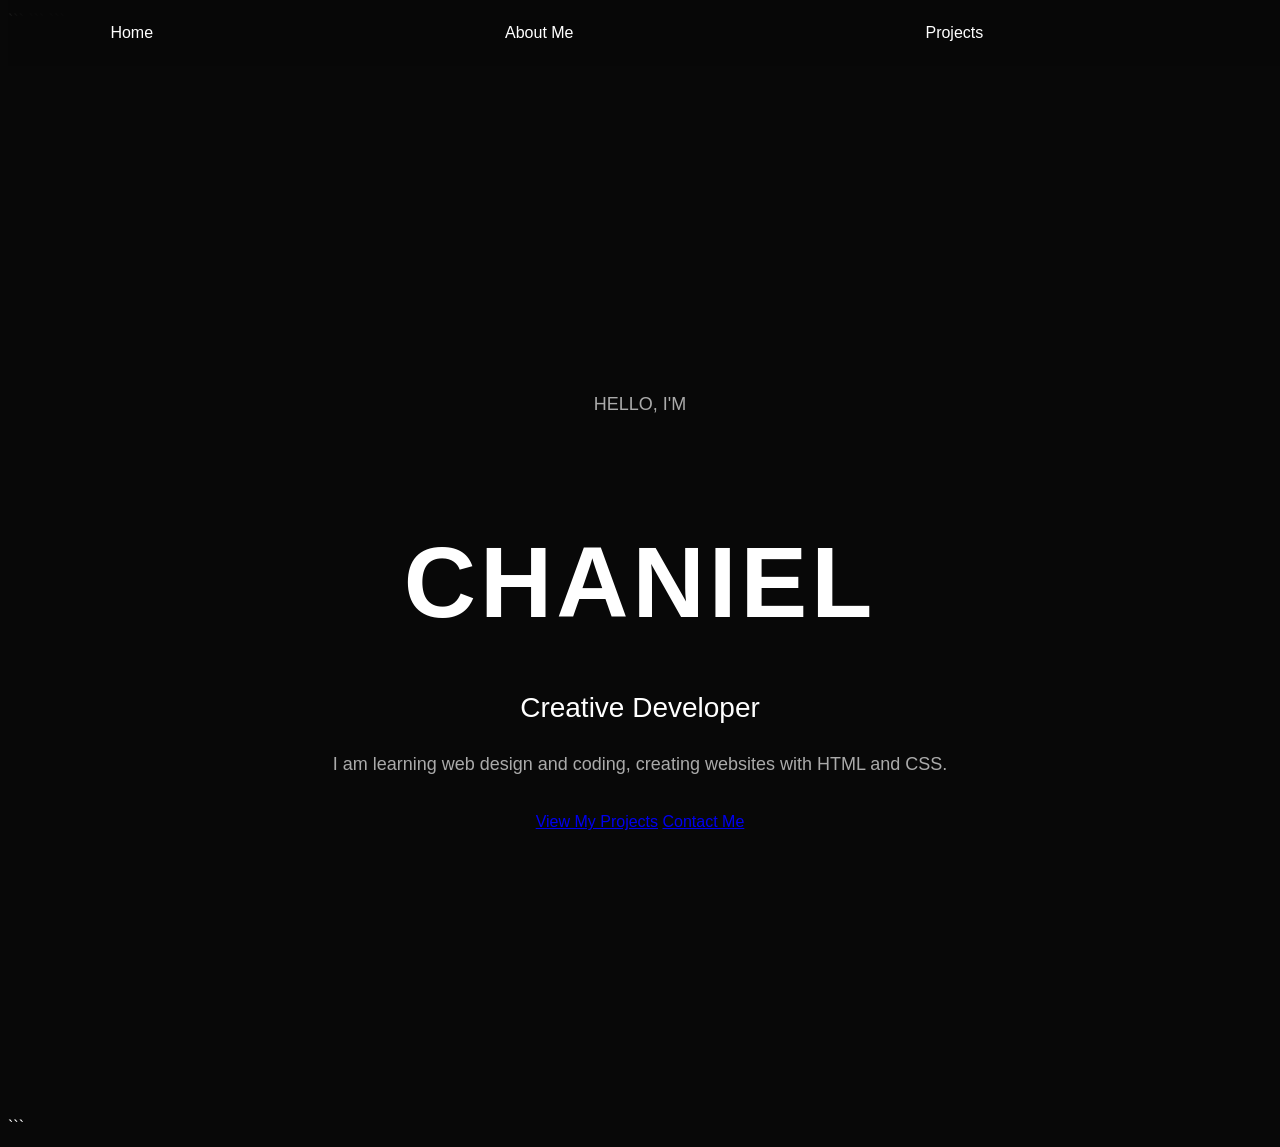
==== commit 52308fcb: "Add files via upload" ====
--- a/index.html
+++ b/index.html
@@ -1,203 +1,60 @@
-```html
 <!DOCTYPE html>
+
 <html lang="en">
-
 <head>
     <meta charset="UTF-8">
     <meta name="viewport" content="width=device-width, initial-scale=1.0">
 
-    <title>Chaniel | Creative Developer</title>
+```
+<title>Chaniel | Creative Developer</title>
 
-    <link rel="stylesheet" href="style.css">
+<link rel="stylesheet" href="style.css">
+```
+
 </head>
 
 <body>
 
-    <!-- NAVIGATION -->
-    <nav>
-        <div class="logo">CHANIEL.</div>
+```
+<!-- Navigation -->
+<nav>
+    <a href="index.html">Home</a>
+    <a href="about.html">About Me</a>
+    <a href="project.html">Projects</a>
+    <a href="contact.html">Contact</a>
+</nav>
 
-        <ul>
-            <li><a href="#home">Home</a></li>
-            <li><a href="#about">About</a></li>
-            <li><a href="project.html">Projects</a></li>
-            <li><a href="#contact">Contact</a></li>
-        </ul>
-    </nav>
+<!-- Home Section -->
+<main>
 
+    <section class="hero">
 
-    <!-- HOME -->
-    <section class="hero" id="home">
+        <div class="hero-text">
 
-        <div class="hero-content">
-
-            <p class="intro">WELCOME TO MY WEBSITE</p>
+            <p>HELLO, I'M</p>
 
             <h1>CHANIEL</h1>
 
             <h2>Creative Developer</h2>
 
             <p>
-                I create websites, experiment with code,
-                and turn ideas into digital experiences.
+                I am learning web design and coding,
+                creating websites with HTML and CSS.
             </p>
 
-            <a href="project.html" class="btn">
-                View My Work
-            </a>
-
-        </div>
-
-    </section>
-
-
-    <!-- ABOUT -->
-    <section id="about">
-
-        <h2>About Me</h2>
-
-        <p>
-            Hey, I'm Chaniel. I'm learning web development
-            and building my skills in HTML and CSS.
-            This website is where I showcase what I'm creating
-            and what I'm learning along the way.
-        </p>
-
-    </section>
-
-
-    <!-- SKILLS -->
-    <section id="skills">
-
-        <h2>My Skills</h2>
-
-        <div class="projects">
-
-            <div class="project-card">
-                <h3>HTML</h3>
-
-                <p>
-                    Building the structure and content
-                    of websites.
-                </p>
-            </div>
-
-
-            <div class="project-card">
-                <h3>CSS</h3>
-
-                <p>
-                    Designing websites with layouts,
-                    effects and animations.
-                </p>
-            </div>
-
-
-            <div class="project-card">
-                <h3>Web Design</h3>
-
-                <p>
-                    Creating creative and modern
-                    digital experiences.
-                </p>
+            <div class="hero-buttons">
+                <a href="project.html">View My Projects</a>
+                <a href="contact.html">Contact Me</a>
             </div>
 
         </div>
 
     </section>
 
+</main>
 
-    <!-- PROJECTS PREVIEW -->
-    <section id="projects">
-
-        <h2>My Projects</h2>
-
-        <div class="projects">
-
-            <div class="project-card">
-
-                <h3>Personal Website</h3>
-
-                <p>
-                    My personal website built using
-                    HTML and CSS.
-                </p>
-
-            </div>
-
-
-            <div class="project-card">
-
-                <h3>Creative Web Design</h3>
-
-                <p>
-                    Experiments with modern layouts,
-                    animations and futuristic designs.
-                </p>
-
-            </div>
-
-
-            <div class="project-card">
-
-                <h3>More Coming Soon</h3>
-
-                <p>
-                    More projects are coming as I continue
-                    learning and improving my coding skills.
-                </p>
-
-            </div>
-
-        </div>
-
-        <br><br>
-
-        <a href="project.html" class="btn">
-            See All Projects →
-        </a>
-
-    </section>
-
-
-    <!-- CONTACT -->
-    <section id="contact">
-
-        <h2>Let's Connect</h2>
-
-        <p>
-            Want to see more of my work?
-            Follow my journey on Instagram.
-        </p>
-
-        <br>
-
-        <a
-            href="https://instagram.com/chan.iel_"
-            target="_blank"
-            rel="noopener noreferrer"
-            class="btn"
-        >
-            Instagram
-        </a>
-
-    </section>
-
-
-    <!-- FOOTER -->
-    <footer>
-
-        <p>
-            © 2026 Chaniel. Built with HTML & CSS.
-        </p>
-
-    </footer>
-
-
-    <!-- JAVASCRIPT -->
-    <script src="script.js"></script>
+<script src="script.js"></script>
+```
 
 </body>
-
 </html>
-```
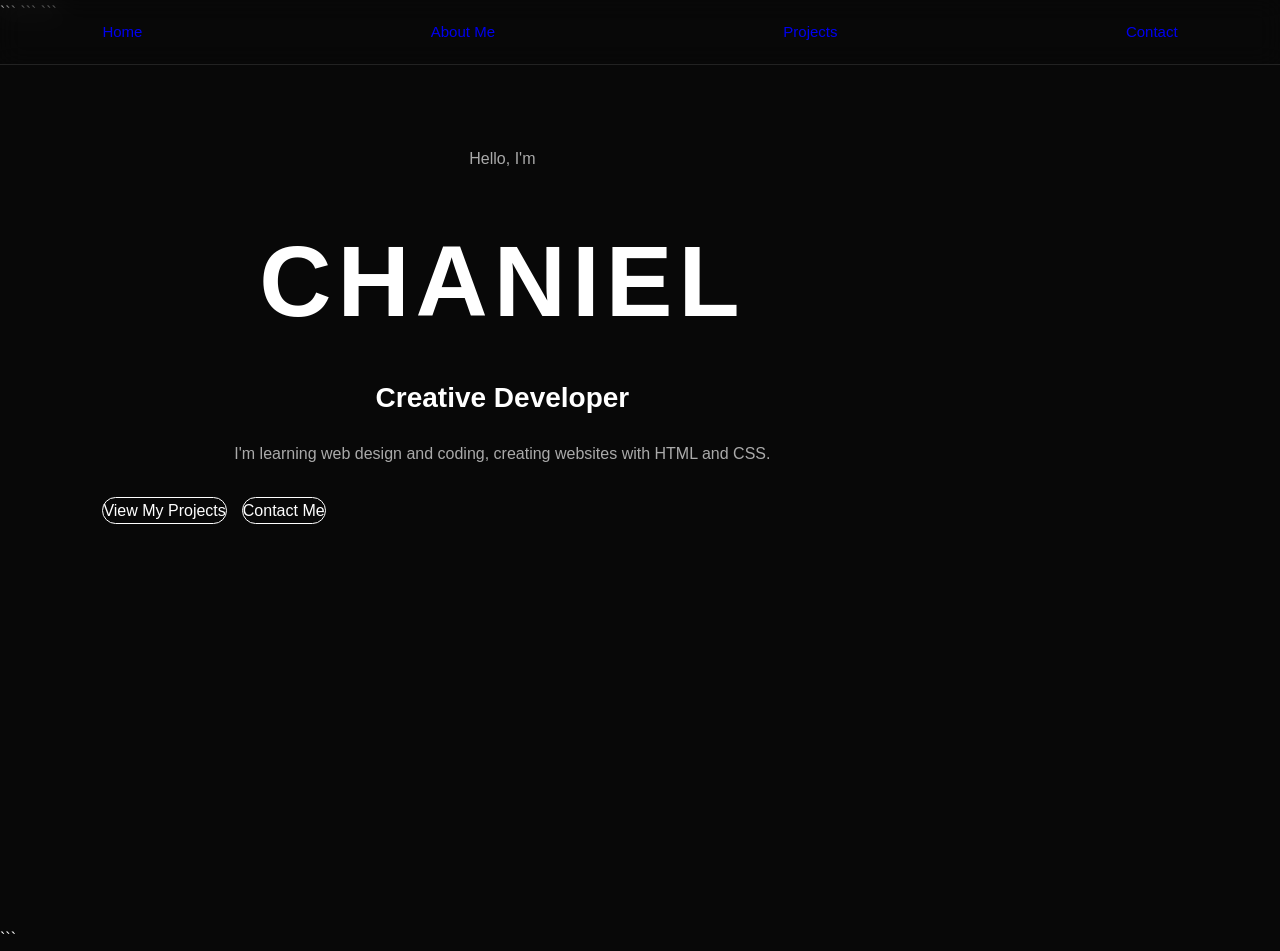
==== commit 414ada80: "Add files via upload" ====
--- a/index.html
+++ b/index.html
@@ -24,34 +24,30 @@
     <a href="contact.html">Contact</a>
 </nav>
 
-<!-- Home Section -->
-<main>
+<!-- Hero -->
+<section class="hero">
 
-    <section class="hero">
+    <div class="hero-text">
 
-        <div class="hero-text">
+        <p>Hello, I'm</p>
 
-            <p>HELLO, I'M</p>
+        <h1>CHANIEL</h1>
 
-            <h1>CHANIEL</h1>
+        <h2>Creative Developer</h2>
 
-            <h2>Creative Developer</h2>
+        <p>
+            I'm learning web design and coding,
+            creating websites with HTML and CSS.
+        </p>
 
-            <p>
-                I am learning web design and coding,
-                creating websites with HTML and CSS.
-            </p>
-
-            <div class="hero-buttons">
-                <a href="project.html">View My Projects</a>
-                <a href="contact.html">Contact Me</a>
-            </div>
-
+        <div class="hero-buttons">
+            <a href="project.html">View My Projects</a>
+            <a href="contact.html">Contact Me</a>
         </div>
 
-    </section>
+    </div>
 
-</main>
+</section>
 
 <script src="script.js"></script>
 ```
--- a/style.css
+++ b/style.css
@@ -1,214 +1,450 @@
-```css
 * {
-    margin: 0;
-    padding: 0;
-    box-sizing: border-box;
-}
+  margin: 0;
+  padding: 0;
+  box-sizing: border-box;
+  }
 
 html {
-    scroll-behavior: smooth;
+scroll-behavior: smooth;
 }
 
 body {
-    font-family: Arial, sans-serif;
-    background: #080808;
-    color: white;
-    line-height: 1.6;
-}
-
-/* NAVIGATION */
+font-family: Arial, sans-serif;
+background: #080808;
+color: #ffffff;
+line-height: 1.6;
+}
+
+/* =========================
+NAVIGATION
+========================= */
 
 nav {
-    position: fixed;
-    top: 0;
-    width: 100%;
-    padding: 20px 8%;
-    display: flex;
-    justify-content: space-between;
-    align-items: center;
-    background: rgba(8, 8, 8, 0.85);
-    backdrop-filter: blur(10px);
-    z-index: 1000;
+position: fixed;
+top: 0;
+left: 0;
+width: 100%;
+padding: 20px 8%;
+display: flex;
+justify-content: space-between;
+align-items: center;
+
+```
+background: rgba(8, 8, 8, 0.92);
+backdrop-filter: blur(12px);
+
+border-bottom: 1px solid #222222;
+
+z-index: 1000;
+```
+
 }
 
 .logo {
-    font-size: 24px;
-    font-weight: bold;
+font-size: 24px;
+font-weight: bold;
+letter-spacing: 4px;
 }
 
 nav ul {
-    display: flex;
-    list-style: none;
-    gap: 30px;
+display: flex;
+align-items: center;
+gap: 30px;
+list-style: none;
 }
 
 nav a {
-    color: white;
-    text-decoration: none;
-    transition: 0.3s;
+position: relative;
+
+```
+color: #ffffff;
+text-decoration: none;
+
+font-size: 15px;
+
+transition: color 0.3s ease;
+```
+
 }
 
 nav a:hover {
-    color: #888;
-}
-
-/* HERO */
+color: #888888;
+}
+
+nav a::after {
+content: "";
+
+```
+position: absolute;
+
+left: 0;
+bottom: -6px;
+
+width: 0;
+height: 1px;
+
+background: #ffffff;
+
+transition: width 0.3s ease;
+```
+
+}
+
+nav a:hover::after {
+width: 100%;
+}
+
+/* =========================
+HERO
+========================= */
 
 .hero {
-    min-height: 100vh;
-    display: flex;
-    justify-content: center;
-    align-items: center;
-    padding: 120px 8% 60px;
-    text-align: center;
-}
-
-.hero-content {
-    max-width: 800px;
+min-height: 100vh;
+
+```
+display: flex;
+justify-content: center;
+align-items: center;
+
+padding: 120px 8% 60px;
+
+text-align: center;
+```
+
+}
+
+.hero-content,
+.hero-text {
+width: 100%;
+max-width: 800px;
+
+```
+animation: heroAppear 1.2s ease forwards;
+```
+
 }
 
 .hero h1 {
-    font-size: clamp(50px, 10vw, 100px);
-    margin-bottom: 10px;
-    letter-spacing: 4px;
+font-size: clamp(50px, 10vw, 100px);
+
+```
+line-height: 1;
+
+margin-bottom: 15px;
+
+letter-spacing: 6px;
+```
+
 }
 
 .hero h2 {
-    font-size: 28px;
-    font-weight: normal;
-    margin-bottom: 20px;
+font-size: 28px;
+
+```
+font-weight: normal;
+
+margin-bottom: 20px;
+```
+
 }
 
 .hero p {
-    color: #aaa;
-    font-size: 18px;
-    margin-bottom: 30px;
+color: #aaaaaa;
+
+```
+font-size: 18px;
+
+max-width: 650px;
+
+margin: 0 auto 30px;
+```
+
 }
 
 .intro {
-    font-size: 14px !important;
-    letter-spacing: 4px;
-}
-
-/* BUTTON */
-
+font-size: 14px !important;
+
+```
+letter-spacing: 5px;
+
+color: #888888 !important;
+
+margin-bottom: 15px !important;
+```
+
+}
+
+/* =========================
+BUTTONS
+========================= */
+
+.hero-buttons {
+display: flex;
+
+```
+justify-content: center;
+
+flex-wrap: wrap;
+
+gap: 15px;
+```
+
+}
+
+.hero-buttons a,
 .btn {
-    display: inline-block;
-    padding: 13px 28px;
-    border: 1px solid white;
-    border-radius: 30px;
-    color: white;
-    text-decoration: none;
-    transition: 0.3s;
-}
-
+display: inline-block;
+
+```
+padding: 13px 28px;
+
+border: 1px solid #ffffff;
+
+border-radius: 30px;
+
+color: #ffffff;
+
+text-decoration: none;
+
+transition:
+    transform 0.3s ease,
+    background 0.3s ease,
+    color 0.3s ease;
+```
+
+}
+
+.hero-buttons a:hover,
 .btn:hover {
-    background: white;
-    color: black;
-    transform: translateY(-4px);
-}
-
-/* SECTIONS */
+background: #ffffff;
+
+```
+color: #000000;
+
+transform: translateY(-4px);
+```
+
+}
+
+/* =========================
+GENERAL SECTIONS
+========================= */
 
 section {
-    padding: 100px 8%;
+padding: 100px 8%;
+
+```
+opacity: 1;
+
+transform: translateY(0);
+
+transition:
+    opacity 0.8s ease,
+    transform 0.8s ease;
+```
+
+}
+
+section.show {
+opacity: 1;
+
+```
+transform: translateY(0);
+```
+
 }
 
 section h2 {
-    font-size: 40px;
-    margin-bottom: 30px;
+font-size: 40px;
+
+```
+margin-bottom: 30px;
+```
+
 }
 
 section p {
-    color: #aaa;
-    max-width: 700px;
-}
-
-/* PROJECTS */
+color: #aaaaaa;
+
+```
+max-width: 700px;
+```
+
+}
+
+/* =========================
+ABOUT
+========================= */
+
+.about {
+max-width: 1000px;
+
+```
+margin: 0 auto;
+```
+
+}
+
+.about h2 {
+margin-bottom: 25px;
+}
+
+.about p {
+color: #aaaaaa;
+
+```
+max-width: 800px;
+
+margin-bottom: 20px;
+
+font-size: 17px;
+
+line-height: 1.8;
+```
+
+}
+
+/* =========================
+PROJECTS
+========================= */
 
 .projects {
-    display: grid;
-    grid-template-columns: repeat(auto-fit, minmax(250px, 1fr));
-    gap: 25px;
+display: grid;
+
+```
+grid-template-columns:
+    repeat(auto-fit, minmax(250px, 1fr));
+
+gap: 25px;
+```
+
 }
 
 .project-card {
-    background: #111;
-    border: 1px solid #222;
-    padding: 30px;
-    border-radius: 15px;
-    transition: 0.3s;
+background: #111111;
+
+```
+border: 1px solid #222222;
+
+padding: 30px;
+
+border-radius: 15px;
+
+transition:
+    transform 0.3s ease,
+    border-color 0.3s ease,
+    box-shadow 0.3s ease;
+```
+
 }
 
 .project-card:hover {
-    transform: translateY(-10px) scale(1.02);
-    border-color: #555;
+transform: translateY(-10px) scale(1.02);
+
+```
+border-color: #555555;
+
+box-shadow:
+    0 15px 40px rgba(0, 0, 0, 0.5);
+```
+
 }
 
 .project-card h3 {
-    margin-bottom: 10px;
+margin-bottom: 10px;
+
+```
+font-size: 22px;
+```
+
 }
 
 .project-card p {
-    color: #888;
-}
-
-/* FOOTER */
+color: #888888;
+}
+
+/* =========================
+FOOTER
+========================= */
 
 footer {
-    text-align: center;
-    padding: 40px;
-    border-top: 1px solid #222;
-    color: #777;
-}
-
-/* ANIMATIONS */
+text-align: center;
+
+```
+padding: 40px;
+
+border-top: 1px solid #222222;
+
+color: #777777;
+```
+
+}
+
+/* =========================
+HERO ANIMATION
+========================= */
+
+@keyframes heroAppear {
+
+```
+from {
+    opacity: 0;
+
+    transform: translateY(40px);
+}
+
+to {
+    opacity: 1;
+
+    transform: translateY(0);
+}
+```
+
+}
+
+/* =========================
+MOBILE
+========================= */
+
+@media (max-width: 600px) {
+
+```
+nav {
+    padding: 15px 5%;
+}
+
+nav ul {
+    gap: 15px;
+}
+
+nav a {
+    font-size: 13px;
+}
+
+.logo {
+    font-size: 20px;
+}
+
+.hero {
+    padding-left: 5%;
+    padding-right: 5%;
+}
+
+.hero h1 {
+    font-size: 55px;
+}
+
+.hero h2 {
+    font-size: 22px;
+}
 
 section {
-    opacity: 0;
-    transform: translateY(30px);
-    transition: opacity 0.8s ease, transform 0.8s ease;
-}
-
-section.show {
-    opacity: 1;
-    transform: translateY(0);
-}
-
-.hero-content {
-    animation: heroAppear 1.2s ease forwards;
-}
-
-@keyframes heroAppear {
-    from {
-        opacity: 0;
-        transform: translateY(40px);
-    }
-
-    to {
-        opacity: 1;
-        transform: translateY(0);
-    }
-}
-
-/* MOBILE */
-
-@media (max-width: 600px) {
-
-    nav {
-        padding: 15px 5%;
-    }
-
-    nav ul {
-        gap: 15px;
-    }
-
-    .hero h1 {
-        font-size: 55px;
-    }
-
-    section {
-        padding: 80px 5%;
-    }
-}
-```
+    padding: 80px 5%;
+}
+
+section h2 {
+    font-size: 32px;
+}
+```
+
+}
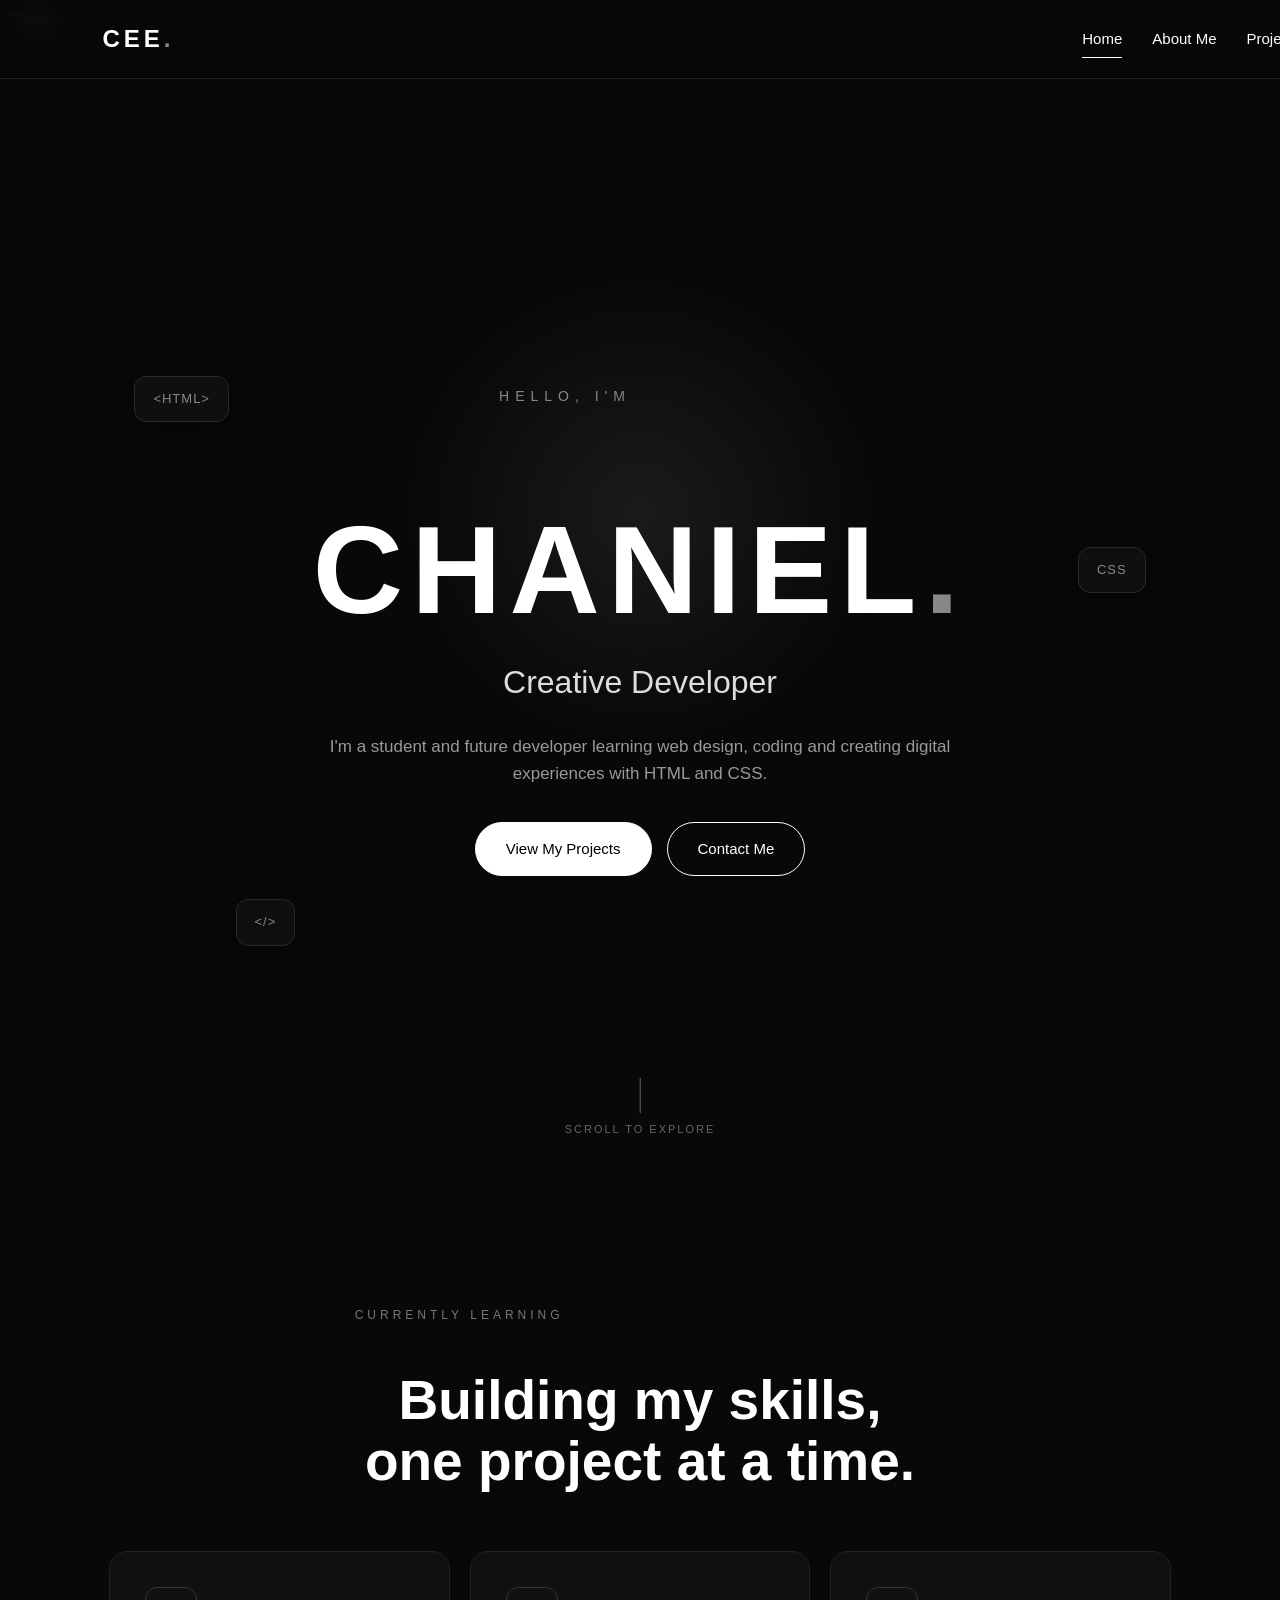
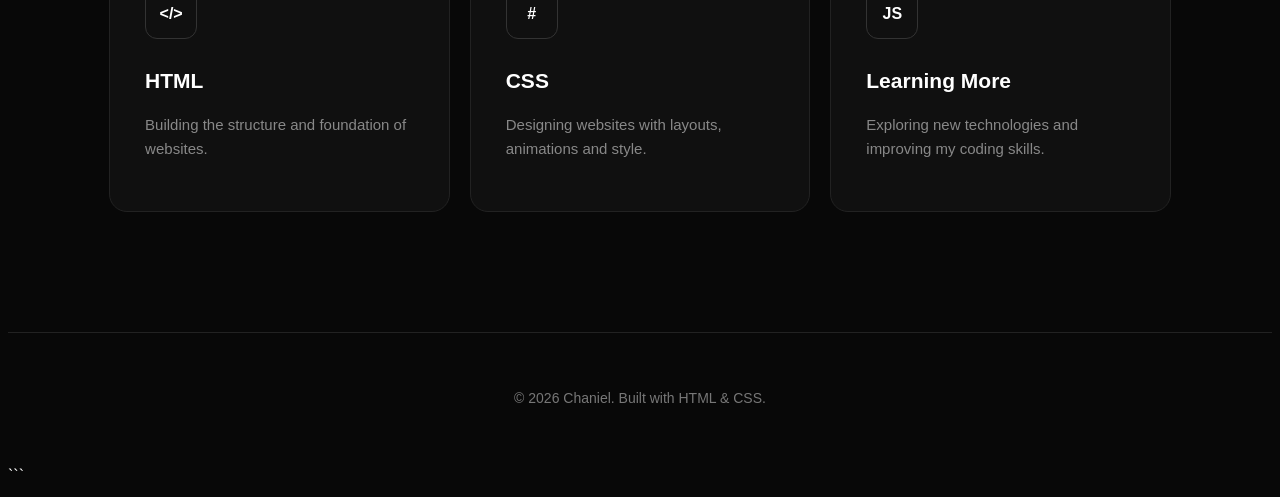
==== commit 2bd4517d: "Add files via upload" ====
--- a/index.html
+++ b/index.html
@@ -1,56 +1,132 @@
+```html
 <!DOCTYPE html>
-
 <html lang="en">
 <head>
     <meta charset="UTF-8">
     <meta name="viewport" content="width=device-width, initial-scale=1.0">
 
-```
-<title>Chaniel | Creative Developer</title>
+    <title>Chaniel | Creative Developer</title>
 
-<link rel="stylesheet" href="style.css">
-```
-
+    <link rel="stylesheet" href="style.css">
 </head>
 
 <body>
 
-```
-<!-- Navigation -->
-<nav>
-    <a href="index.html">Home</a>
-    <a href="about.html">About Me</a>
-    <a href="project.html">Projects</a>
-    <a href="contact.html">Contact</a>
-</nav>
+    <!-- Navigation -->
+    <nav class="navbar">
+        <a href="index.html" class="logo">CEE<span>.</span></a>
 
-<!-- Hero -->
-<section class="hero">
+        <div class="nav-links">
+            <a href="index.html" class="active">Home</a>
+            <a href="about.html">About Me</a>
+            <a href="project.html">Projects</a>
+            <a href="contact.html">Contact</a>
+        </div>
+    </nav>
 
-    <div class="hero-text">
 
-        <p>Hello, I'm</p>
+    <!-- Hero Section -->
+    <main>
 
-        <h1>CHANIEL</h1>
+        <section class="hero">
 
-        <h2>Creative Developer</h2>
+            <div class="hero-content">
 
-        <p>
-            I'm learning web design and coding,
-            creating websites with HTML and CSS.
-        </p>
+                <p class="intro">Hello, I'm</p>
 
-        <div class="hero-buttons">
-            <a href="project.html">View My Projects</a>
-            <a href="contact.html">Contact Me</a>
-        </div>
+                <h1>CHANIEL<span>.</span></h1>
 
-    </div>
+                <h2>Creative Developer</h2>
 
-</section>
+                <p class="description">
+                    I'm a student and future developer learning web design,
+                    coding and creating digital experiences with HTML and CSS.
+                </p>
 
-<script src="script.js"></script>
-```
+                <div class="hero-buttons">
+                    <a href="project.html" class="btn primary-btn">
+                        View My Projects
+                    </a>
+
+                    <a href="contact.html" class="btn secondary-btn">
+                        Contact Me
+                    </a>
+                </div>
+
+            </div>
+
+
+            <!-- Decorative floating elements -->
+            <div class="floating-card card-one">
+                &lt;HTML&gt;
+            </div>
+
+            <div class="floating-card card-two">
+                CSS
+            </div>
+
+            <div class="floating-card card-three">
+                &lt;/&gt;
+            </div>
+
+
+            <!-- Scroll indicator -->
+            <div class="scroll-indicator">
+                <span></span>
+                Scroll to explore
+            </div>
+
+        </section>
+
+
+        <!-- Learning Section -->
+        <section class="learning">
+
+            <p class="section-label">CURRENTLY LEARNING</p>
+
+            <h2>Building my skills,<br>one project at a time.</h2>
+
+            <div class="skills">
+
+                <div class="skill-card">
+                    <div class="skill-icon">&lt;/&gt;</div>
+                    <h3>HTML</h3>
+                    <p>
+                        Building the structure and foundation of websites.
+                    </p>
+                </div>
+
+                <div class="skill-card">
+                    <div class="skill-icon">#</div>
+                    <h3>CSS</h3>
+                    <p>
+                        Designing websites with layouts, animations and style.
+                    </p>
+                </div>
+
+                <div class="skill-card">
+                    <div class="skill-icon">JS</div>
+                    <h3>Learning More</h3>
+                    <p>
+                        Exploring new technologies and improving my coding skills.
+                    </p>
+                </div>
+
+            </div>
+
+        </section>
+
+    </main>
+
+
+    <!-- Footer -->
+    <footer>
+        <p>© 2026 Chaniel. Built with HTML & CSS.</p>
+    </footer>
+
+
+    <script src="script.js"></script>
 
 </body>
 </html>
+```
--- a/style.css
+++ b/style.css
@@ -1,450 +1,760 @@
+```css
+/* ========================================
+   RESET
+======================================== */
+
 * {
-  margin: 0;
-  padding: 0;
-  box-sizing: border-box;
-  }
+    margin: 0;
+    padding: 0;
+    box-sizing: border-box;
+}
 
 html {
-scroll-behavior: smooth;
+    scroll-behavior: smooth;
 }
 
 body {
-font-family: Arial, sans-serif;
-background: #080808;
-color: #ffffff;
-line-height: 1.6;
-}
-
-/* =========================
-NAVIGATION
-========================= */
-
-nav {
-position: fixed;
-top: 0;
-left: 0;
-width: 100%;
-padding: 20px 8%;
-display: flex;
-justify-content: space-between;
-align-items: center;
-
-```
-background: rgba(8, 8, 8, 0.92);
-backdrop-filter: blur(12px);
-
-border-bottom: 1px solid #222222;
-
-z-index: 1000;
-```
-
+    font-family: Arial, sans-serif;
+    background: #080808;
+    color: #ffffff;
+    line-height: 1.6;
+    overflow-x: hidden;
+}
+
+a {
+    color: inherit;
+}
+
+
+/* ========================================
+   NAVIGATION
+======================================== */
+
+nav,
+.navbar {
+    position: fixed;
+    top: 0;
+    left: 0;
+    width: 100%;
+    padding: 20px 8%;
+
+    display: flex;
+    justify-content: space-between;
+    align-items: center;
+
+    background: rgba(8, 8, 8, 0.82);
+    backdrop-filter: blur(15px);
+    -webkit-backdrop-filter: blur(15px);
+
+    border-bottom: 1px solid #222;
+
+    z-index: 1000;
 }
 
 .logo {
-font-size: 24px;
-font-weight: bold;
-letter-spacing: 4px;
-}
-
-nav ul {
-display: flex;
-align-items: center;
-gap: 30px;
-list-style: none;
-}
-
-nav a {
-position: relative;
-
-```
-color: #ffffff;
-text-decoration: none;
-
-font-size: 15px;
-
-transition: color 0.3s ease;
-```
-
-}
-
-nav a:hover {
-color: #888888;
-}
-
-nav a::after {
-content: "";
-
-```
-position: absolute;
-
-left: 0;
-bottom: -6px;
-
-width: 0;
-height: 1px;
-
-background: #ffffff;
-
-transition: width 0.3s ease;
-```
-
-}
-
-nav a:hover::after {
-width: 100%;
-}
-
-/* =========================
-HERO
-========================= */
+    color: #ffffff;
+    text-decoration: none;
+
+    font-size: 24px;
+    font-weight: bold;
+    letter-spacing: 4px;
+
+    transition: transform 0.3s ease;
+}
+
+.logo span,
+.hero h1 span {
+    color: #888888;
+}
+
+.logo:hover {
+    transform: scale(1.05);
+}
+
+.nav-links {
+    display: flex;
+    align-items: center;
+    gap: 30px;
+}
+
+.nav-links a,
+nav > a {
+    position: relative;
+
+    color: #ffffff;
+    text-decoration: none;
+
+    font-size: 15px;
+
+    transition:
+        color 0.3s ease,
+        transform 0.3s ease;
+}
+
+.nav-links a:hover,
+nav > a:hover {
+    color: #999999;
+}
+
+.nav-links a::after,
+nav > a::after {
+    content: "";
+
+    position: absolute;
+    left: 0;
+    bottom: -7px;
+
+    width: 0;
+    height: 1px;
+
+    background: #ffffff;
+
+    transition: width 0.3s ease;
+}
+
+.nav-links a:hover::after,
+.nav-links a.active::after,
+nav > a:hover::after {
+    width: 100%;
+}
+
+
+/* ========================================
+   HERO
+======================================== */
 
 .hero {
-min-height: 100vh;
-
-```
-display: flex;
-justify-content: center;
-align-items: center;
-
-padding: 120px 8% 60px;
-
-text-align: center;
-```
-
-}
+    position: relative;
+
+    min-height: 100vh;
+
+    display: flex;
+    justify-content: center;
+    align-items: center;
+
+    padding: 140px 8% 100px;
+
+    text-align: center;
+
+    overflow: hidden;
+}
+
+
+/* Background glow */
+
+.hero::before {
+    content: "";
+
+    position: absolute;
+
+    width: 500px;
+    height: 500px;
+
+    top: 20%;
+    left: 50%;
+
+    transform: translateX(-50%);
+
+    background: radial-gradient(
+        circle,
+        rgba(255, 255, 255, 0.08),
+        transparent 70%
+    );
+
+    filter: blur(20px);
+
+    pointer-events: none;
+}
+
+
+/* Hero content */
 
 .hero-content,
 .hero-text {
-width: 100%;
-max-width: 800px;
-
+    position: relative;
+
+    width: 100%;
+    max-width: 850px;
+
+    z-index: 2;
+
+    animation: heroAppear 1.2s ease forwards;
+}
+
+.intro {
+    font-size: 14px !important;
+
+    letter-spacing: 6px;
+
+    color: #888888 !important;
+
+    margin-bottom: 18px !important;
+
+    text-transform: uppercase;
+}
+
+.hero h1 {
+    font-size: clamp(60px, 12vw, 125px);
+
+    line-height: 0.95;
+
+    margin-bottom: 20px;
+
+    letter-spacing: 8px;
+
+    font-weight: 800;
+}
+
+.hero h2 {
+    font-size: clamp(22px, 4vw, 32px);
+
+    font-weight: normal;
+
+    color: #dddddd;
+
+    margin-bottom: 25px;
+}
+
+.hero .description {
+    color: #999999;
+
+    font-size: 17px;
+
+    max-width: 650px;
+
+    margin: 0 auto 35px;
+}
+
+
+/* ========================================
+   BUTTONS
+======================================== */
+
+.hero-buttons {
+    display: flex;
+
+    justify-content: center;
+
+    align-items: center;
+
+    flex-wrap: wrap;
+
+    gap: 15px;
+}
+
+.btn,
+.hero-buttons a {
+    display: inline-block;
+
+    padding: 14px 30px;
+
+    border: 1px solid #ffffff;
+
+    border-radius: 30px;
+
+    color: #ffffff;
+
+    text-decoration: none;
+
+    font-size: 15px;
+
+    transition:
+        transform 0.3s ease,
+        background 0.3s ease,
+        color 0.3s ease,
+        box-shadow 0.3s ease;
+}
+
+.primary-btn {
+    background: #ffffff;
+
+    color: #000000 !important;
+}
+
+.secondary-btn {
+    background: transparent;
+}
+
+.btn:hover,
+.hero-buttons a:hover {
+    transform: translateY(-5px);
+
+    box-shadow: 0 10px 30px rgba(255, 255, 255, 0.08);
+}
+
+.primary-btn:hover {
+    background: #dddddd;
+}
+
+.secondary-btn:hover {
+    background: #ffffff;
+
+    color: #000000;
+}
+
+
+/* ========================================
+   FLOATING CODE CARDS
+======================================== */
+
+.floating-card {
+    position: absolute;
+
+    padding: 12px 18px;
+
+    border: 1px solid #292929;
+
+    background: rgba(18, 18, 18, 0.8);
+
+    backdrop-filter: blur(10px);
+
+    border-radius: 12px;
+
+    color: #888888;
+
+    font-size: 13px;
+
+    letter-spacing: 1px;
+
+    box-shadow: 0 15px 40px rgba(0, 0, 0, 0.4);
+
+    z-index: 1;
+
+    animation: floating 4s ease-in-out infinite;
+}
+
+.card-one {
+    top: 30%;
+    left: 10%;
+}
+
+.card-two {
+    top: 45%;
+    right: 10%;
+
+    animation-delay: 1s;
+}
+
+.card-three {
+    bottom: 20%;
+    left: 18%;
+
+    animation-delay: 2s;
+}
+
+
+/* ========================================
+   SCROLL INDICATOR
+======================================== */
+
+.scroll-indicator {
+    position: absolute;
+
+    bottom: 35px;
+    left: 50%;
+
+    transform: translateX(-50%);
+
+    display: flex;
+    flex-direction: column;
+    align-items: center;
+
+    gap: 8px;
+
+    color: #666666;
+
+    font-size: 11px;
+
+    letter-spacing: 2px;
+
+    text-transform: uppercase;
+}
+
+.scroll-indicator span {
+    width: 1px;
+    height: 35px;
+
+    background: #666666;
+
+    animation: scrollLine 1.8s ease-in-out infinite;
+}
+
+
+/* ========================================
+   LEARNING SECTION
+======================================== */
+
+.learning {
+    padding: 120px 8%;
+
+    max-width: 1200px;
+
+    margin: 0 auto;
+
+    text-align: center;
+}
+
+.section-label {
+    color: #777777 !important;
+
+    font-size: 12px;
+
+    letter-spacing: 4px;
+
+    margin-bottom: 15px;
+
+    text-transform: uppercase;
+}
+
+.learning > h2 {
+    font-size: clamp(35px, 6vw, 55px);
+
+    line-height: 1.1;
+
+    margin-bottom: 60px;
+}
+
+
+/* ========================================
+   SKILLS
+======================================== */
+
+.skills {
+    display: grid;
+
+    grid-template-columns: repeat(3, 1fr);
+
+    gap: 20px;
+
+    text-align: left;
+}
+
+.skill-card {
+    padding: 35px;
+
+    background: #101010;
+
+    border: 1px solid #222222;
+
+    border-radius: 18px;
+
+    transition:
+        transform 0.3s ease,
+        border-color 0.3s ease,
+        background 0.3s ease;
+}
+
+.skill-card:hover {
+    transform: translateY(-8px);
+
+    border-color: #555555;
+
+    background: #141414;
+}
+
+.skill-icon {
+    width: 50px;
+    height: 50px;
+
+    display: flex;
+    align-items: center;
+    justify-content: center;
+
+    margin-bottom: 25px;
+
+    border: 1px solid #333333;
+
+    border-radius: 12px;
+
+    font-weight: bold;
+
+    color: #ffffff;
+}
+
+.skill-card h3 {
+    font-size: 21px;
+
+    margin-bottom: 10px;
+}
+
+.skill-card p {
+    color: #888888;
+
+    font-size: 15px;
+}
+
+
+/* ========================================
+   GENERAL SECTIONS
+======================================== */
+
+section {
+    opacity: 1;
+
+    transform: translateY(0);
+
+    transition:
+        opacity 0.8s ease,
+        transform 0.8s ease;
+}
+
+section.show {
+    opacity: 1;
+
+    transform: translateY(0);
+}
+
+section h2 {
+    margin-bottom: 30px;
+}
+
+section p {
+    color: #aaaaaa;
+
+    max-width: 700px;
+}
+
+
+/* ========================================
+   ABOUT
+======================================== */
+
+.about {
+    max-width: 1000px;
+
+    margin: 0 auto;
+
+    padding: 140px 8% 100px;
+}
+
+.about h2 {
+    margin-bottom: 25px;
+}
+
+.about p {
+    color: #aaaaaa;
+
+    max-width: 800px;
+
+    margin-bottom: 20px;
+
+    font-size: 17px;
+
+    line-height: 1.8;
+}
+
+
+/* ========================================
+   PROJECTS
+======================================== */
+
+.projects {
+    display: grid;
+
+    grid-template-columns:
+        repeat(auto-fit, minmax(250px, 1fr));
+
+    gap: 25px;
+}
+
+.project-card {
+    background: #111111;
+
+    border: 1px solid #222222;
+
+    padding: 30px;
+
+    border-radius: 15px;
+
+    transition:
+        transform 0.3s ease,
+        border-color 0.3s ease,
+        box-shadow 0.3s ease;
+}
+
+.project-card:hover {
+    transform: translateY(-10px) scale(1.02);
+
+    border-color: #555555;
+
+    box-shadow:
+        0 15px 40px rgba(0, 0, 0, 0.5);
+}
+
+.project-card h3 {
+    margin-bottom: 10px;
+
+    font-size: 22px;
+}
+
+.project-card p {
+    color: #888888;
+}
+
+
+/* ========================================
+   FOOTER
+======================================== */
+
+footer {
+    text-align: center;
+
+    padding: 40px;
+
+    border-top: 1px solid #222222;
+
+    color: #777777;
+
+    font-size: 14px;
+}
+
+
+/* ========================================
+   ANIMATIONS
+======================================== */
+
+@keyframes heroAppear {
+
+    from {
+        opacity: 0;
+
+        transform: translateY(40px);
+    }
+
+    to {
+        opacity: 1;
+
+        transform: translateY(0);
+    }
+}
+
+@keyframes floating {
+
+    0%,
+    100% {
+        transform: translateY(0);
+    }
+
+    50% {
+        transform: translateY(-12px);
+    }
+}
+
+@keyframes scrollLine {
+
+    0% {
+        opacity: 0;
+
+        transform: translateY(-8px);
+    }
+
+    50% {
+        opacity: 1;
+    }
+
+    100% {
+        opacity: 0;
+
+        transform: translateY(8px);
+    }
+}
+
+
+/* ========================================
+   MOBILE
+======================================== */
+
+@media (max-width: 800px) {
+
+    nav,
+    .navbar {
+        padding: 16px 5%;
+    }
+
+    .nav-links {
+        gap: 15px;
+    }
+
+    .nav-links a {
+        font-size: 12px;
+    }
+
+    .logo {
+        font-size: 20px;
+    }
+
+    .hero {
+        padding-left: 5%;
+        padding-right: 5%;
+    }
+
+    .hero h1 {
+        font-size: clamp(50px, 15vw, 80px);
+
+        letter-spacing: 5px;
+    }
+
+    .hero h2 {
+        font-size: 22px;
+    }
+
+    .hero .description {
+        font-size: 15px;
+    }
+
+    .floating-card {
+        display: none;
+    }
+
+    .skills {
+        grid-template-columns: 1fr;
+    }
+
+    .learning {
+        padding-left: 5%;
+        padding-right: 5%;
+    }
+
+    .about {
+        padding-left: 5%;
+        padding-right: 5%;
+    }
+}
+
+
+@media (max-width: 500px) {
+
+    nav,
+    .navbar {
+        padding: 14px 4%;
+    }
+
+    .nav-links {
+        gap: 10px;
+    }
+
+    .nav-links a {
+        font-size: 10px;
+    }
+
+    .logo {
+        font-size: 18px;
+
+        letter-spacing: 2px;
+    }
+
+    .hero-buttons {
+        flex-direction: column;
+    }
+
+    .hero-buttons a {
+        width: 100%;
+
+        max-width: 260px;
+    }
+
+    .scroll-indicator {
+        display: none;
+    }
+}
 ```
-animation: heroAppear 1.2s ease forwards;
-```
-
-}
-
-.hero h1 {
-font-size: clamp(50px, 10vw, 100px);
-
-```
-line-height: 1;
-
-margin-bottom: 15px;
-
-letter-spacing: 6px;
-```
-
-}
-
-.hero h2 {
-font-size: 28px;
-
-```
-font-weight: normal;
-
-margin-bottom: 20px;
-```
-
-}
-
-.hero p {
-color: #aaaaaa;
-
-```
-font-size: 18px;
-
-max-width: 650px;
-
-margin: 0 auto 30px;
-```
-
-}
-
-.intro {
-font-size: 14px !important;
-
-```
-letter-spacing: 5px;
-
-color: #888888 !important;
-
-margin-bottom: 15px !important;
-```
-
-}
-
-/* =========================
-BUTTONS
-========================= */
-
-.hero-buttons {
-display: flex;
-
-```
-justify-content: center;
-
-flex-wrap: wrap;
-
-gap: 15px;
-```
-
-}
-
-.hero-buttons a,
-.btn {
-display: inline-block;
-
-```
-padding: 13px 28px;
-
-border: 1px solid #ffffff;
-
-border-radius: 30px;
-
-color: #ffffff;
-
-text-decoration: none;
-
-transition:
-    transform 0.3s ease,
-    background 0.3s ease,
-    color 0.3s ease;
-```
-
-}
-
-.hero-buttons a:hover,
-.btn:hover {
-background: #ffffff;
-
-```
-color: #000000;
-
-transform: translateY(-4px);
-```
-
-}
-
-/* =========================
-GENERAL SECTIONS
-========================= */
-
-section {
-padding: 100px 8%;
-
-```
-opacity: 1;
-
-transform: translateY(0);
-
-transition:
-    opacity 0.8s ease,
-    transform 0.8s ease;
-```
-
-}
-
-section.show {
-opacity: 1;
-
-```
-transform: translateY(0);
-```
-
-}
-
-section h2 {
-font-size: 40px;
-
-```
-margin-bottom: 30px;
-```
-
-}
-
-section p {
-color: #aaaaaa;
-
-```
-max-width: 700px;
-```
-
-}
-
-/* =========================
-ABOUT
-========================= */
-
-.about {
-max-width: 1000px;
-
-```
-margin: 0 auto;
-```
-
-}
-
-.about h2 {
-margin-bottom: 25px;
-}
-
-.about p {
-color: #aaaaaa;
-
-```
-max-width: 800px;
-
-margin-bottom: 20px;
-
-font-size: 17px;
-
-line-height: 1.8;
-```
-
-}
-
-/* =========================
-PROJECTS
-========================= */
-
-.projects {
-display: grid;
-
-```
-grid-template-columns:
-    repeat(auto-fit, minmax(250px, 1fr));
-
-gap: 25px;
-```
-
-}
-
-.project-card {
-background: #111111;
-
-```
-border: 1px solid #222222;
-
-padding: 30px;
-
-border-radius: 15px;
-
-transition:
-    transform 0.3s ease,
-    border-color 0.3s ease,
-    box-shadow 0.3s ease;
-```
-
-}
-
-.project-card:hover {
-transform: translateY(-10px) scale(1.02);
-
-```
-border-color: #555555;
-
-box-shadow:
-    0 15px 40px rgba(0, 0, 0, 0.5);
-```
-
-}
-
-.project-card h3 {
-margin-bottom: 10px;
-
-```
-font-size: 22px;
-```
-
-}
-
-.project-card p {
-color: #888888;
-}
-
-/* =========================
-FOOTER
-========================= */
-
-footer {
-text-align: center;
-
-```
-padding: 40px;
-
-border-top: 1px solid #222222;
-
-color: #777777;
-```
-
-}
-
-/* =========================
-HERO ANIMATION
-========================= */
-
-@keyframes heroAppear {
-
-```
-from {
-    opacity: 0;
-
-    transform: translateY(40px);
-}
-
-to {
-    opacity: 1;
-
-    transform: translateY(0);
-}
-```
-
-}
-
-/* =========================
-MOBILE
-========================= */
-
-@media (max-width: 600px) {
-
-```
-nav {
-    padding: 15px 5%;
-}
-
-nav ul {
-    gap: 15px;
-}
-
-nav a {
-    font-size: 13px;
-}
-
-.logo {
-    font-size: 20px;
-}
-
-.hero {
-    padding-left: 5%;
-    padding-right: 5%;
-}
-
-.hero h1 {
-    font-size: 55px;
-}
-
-.hero h2 {
-    font-size: 22px;
-}
-
-section {
-    padding: 80px 5%;
-}
-
-section h2 {
-    font-size: 32px;
-}
-```
-
-}
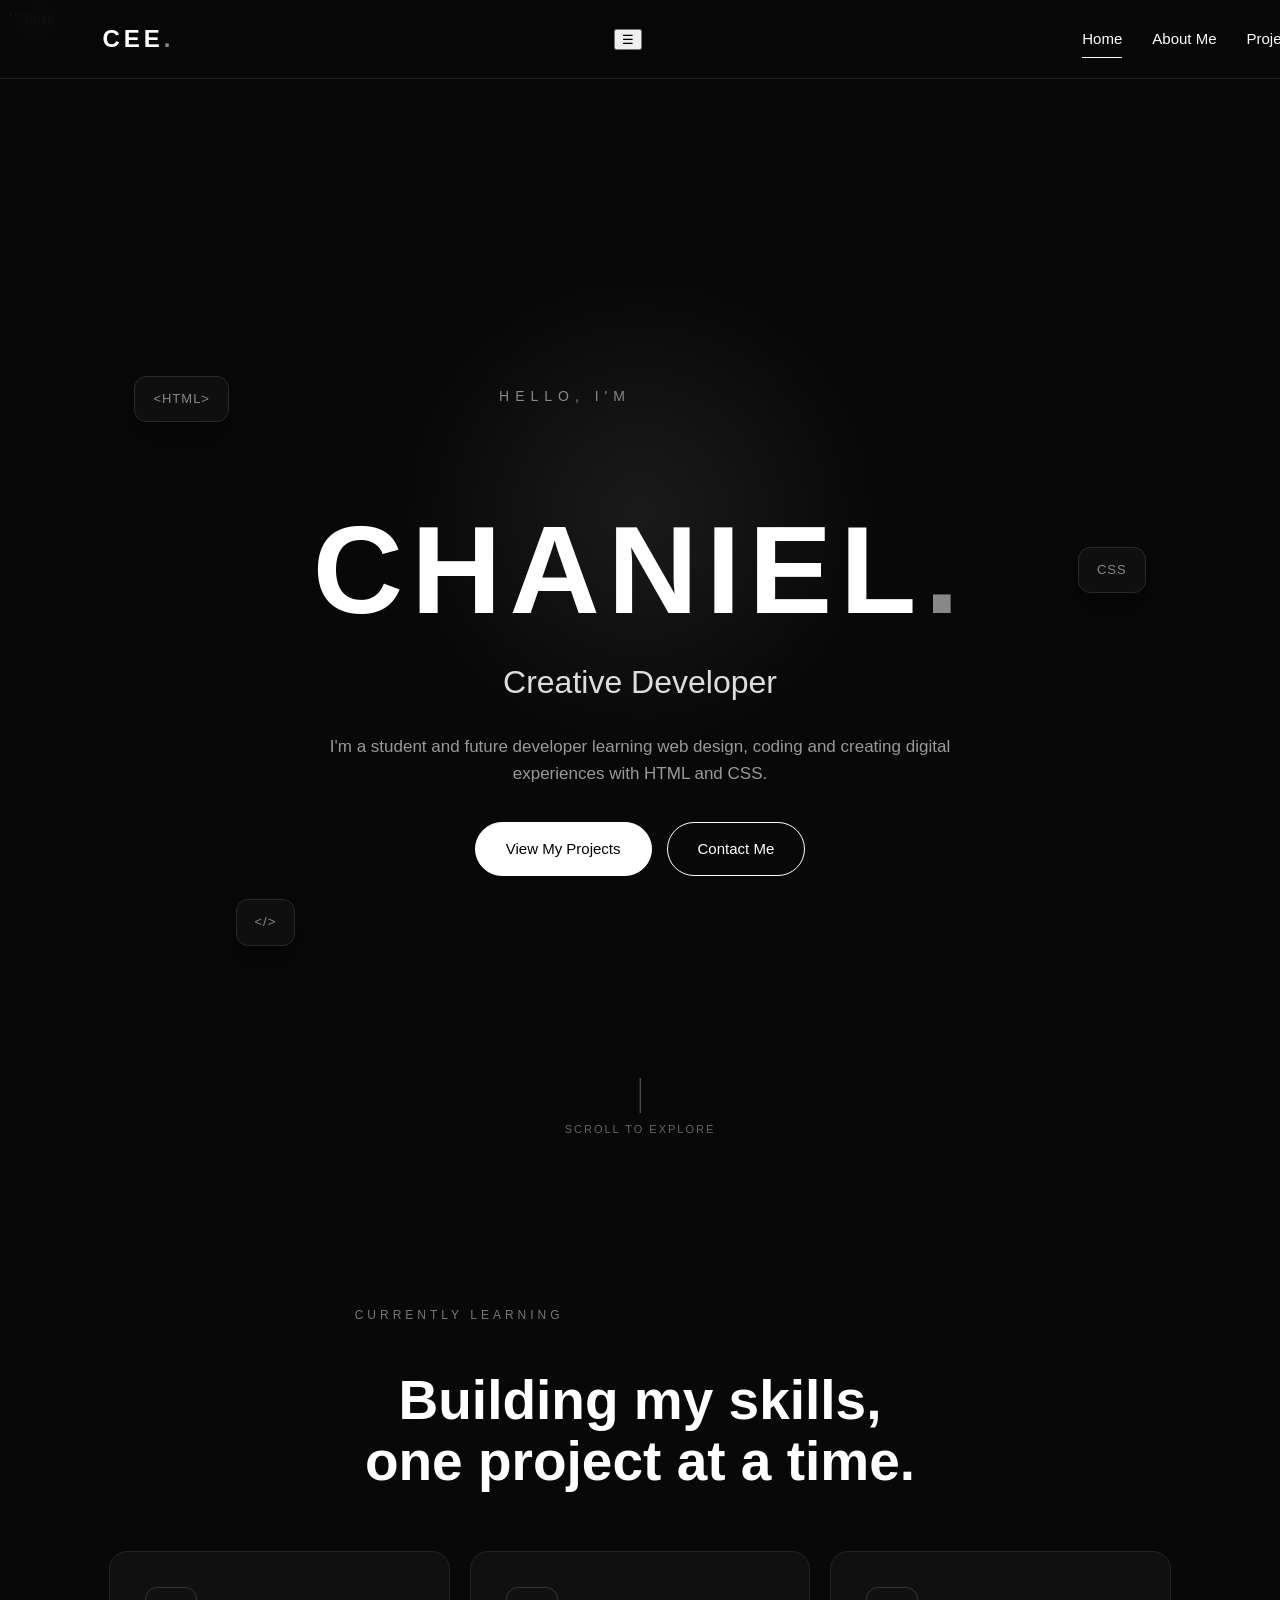
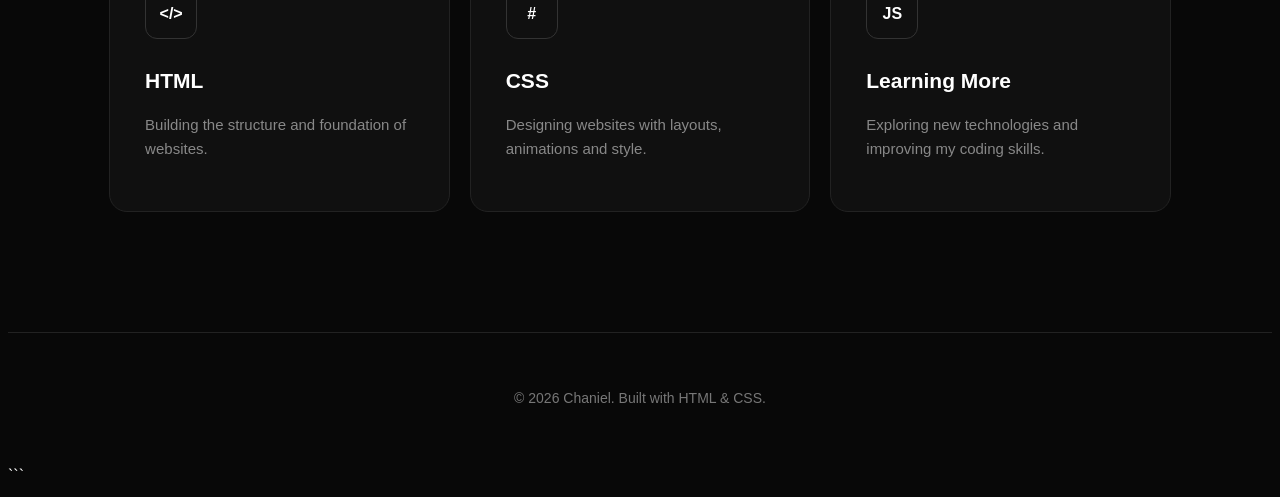
==== commit 15447e66: "Add files via upload" ====
--- a/index.html
+++ b/index.html
@@ -1,6 +1,7 @@
 ```html
 <!DOCTYPE html>
 <html lang="en">
+
 <head>
     <meta charset="UTF-8">
     <meta name="viewport" content="width=device-width, initial-scale=1.0">
@@ -14,36 +15,67 @@
 
     <!-- Navigation -->
     <nav class="navbar">
-        <a href="index.html" class="logo">CEE<span>.</span></a>
+
+        <a href="index.html" class="logo">
+            CEE<span>.</span>
+        </a>
+
+        <button class="menu-toggle" aria-label="Open navigation">
+            ☰
+        </button>
 
         <div class="nav-links">
-            <a href="index.html" class="active">Home</a>
-            <a href="about.html">About Me</a>
-            <a href="project.html">Projects</a>
-            <a href="contact.html">Contact</a>
+
+            <a href="index.html" class="active">
+                Home
+            </a>
+
+            <a href="about.html">
+                About Me
+            </a>
+
+            <a href="project.html">
+                Projects
+            </a>
+
+            <a href="contact.html">
+                Contact
+            </a>
+
         </div>
+
     </nav>
 
 
-    <!-- Hero Section -->
+    <!-- Main Content -->
     <main>
 
+        <!-- Hero -->
         <section class="hero">
 
             <div class="hero-content">
 
-                <p class="intro">Hello, I'm</p>
-
-                <h1>CHANIEL<span>.</span></h1>
-
-                <h2>Creative Developer</h2>
+                <p class="intro">
+                    Hello, I'm
+                </p>
+
+                <h1>
+                    CHANIEL<span>.</span>
+                </h1>
+
+                <h2>
+                    Creative Developer
+                </h2>
 
                 <p class="description">
-                    I'm a student and future developer learning web design,
-                    coding and creating digital experiences with HTML and CSS.
+                    I'm a student and future developer learning
+                    web design, coding and creating digital
+                    experiences with HTML and CSS.
                 </p>
 
+
                 <div class="hero-buttons">
+
                     <a href="project.html" class="btn primary-btn">
                         View My Projects
                     </a>
@@ -51,12 +83,14 @@
                     <a href="contact.html" class="btn secondary-btn">
                         Contact Me
                     </a>
-                </div>
-
-            </div>
-
-
-            <!-- Decorative floating elements -->
+
+                </div>
+
+            </div>
+
+
+            <!-- Floating Code Cards -->
+
             <div class="floating-card card-one">
                 &lt;HTML&gt;
             </div>
@@ -70,46 +104,94 @@
             </div>
 
 
-            <!-- Scroll indicator -->
+            <!-- Scroll Indicator -->
+
             <div class="scroll-indicator">
+
                 <span></span>
+
                 Scroll to explore
+
             </div>
 
         </section>
 
 
         <!-- Learning Section -->
+
         <section class="learning">
 
-            <p class="section-label">CURRENTLY LEARNING</p>
-
-            <h2>Building my skills,<br>one project at a time.</h2>
+            <p class="section-label">
+                CURRENTLY LEARNING
+            </p>
+
+            <h2>
+                Building my skills,
+                <br>
+                one project at a time.
+            </h2>
+
 
             <div class="skills">
 
+
+                <!-- HTML -->
+
                 <div class="skill-card">
-                    <div class="skill-icon">&lt;/&gt;</div>
-                    <h3>HTML</h3>
+
+                    <div class="skill-icon">
+                        &lt;/&gt;
+                    </div>
+
+                    <h3>
+                        HTML
+                    </h3>
+
                     <p>
-                        Building the structure and foundation of websites.
+                        Building the structure and foundation
+                        of websites.
                     </p>
-                </div>
+
+                </div>
+
+
+                <!-- CSS -->
 
                 <div class="skill-card">
-                    <div class="skill-icon">#</div>
-                    <h3>CSS</h3>
+
+                    <div class="skill-icon">
+                        #
+                    </div>
+
+                    <h3>
+                        CSS
+                    </h3>
+
                     <p>
-                        Designing websites with layouts, animations and style.
+                        Designing websites with layouts,
+                        animations and style.
                     </p>
-                </div>
+
+                </div>
+
+
+                <!-- Future -->
 
                 <div class="skill-card">
-                    <div class="skill-icon">JS</div>
-                    <h3>Learning More</h3>
+
+                    <div class="skill-icon">
+                        JS
+                    </div>
+
+                    <h3>
+                        Learning More
+                    </h3>
+
                     <p>
-                        Exploring new technologies and improving my coding skills.
+                        Exploring new technologies and
+                        improving my coding skills.
                     </p>
+
                 </div>
 
             </div>
@@ -120,13 +202,21 @@
 
 
     <!-- Footer -->
+
     <footer>
-        <p>© 2026 Chaniel. Built with HTML & CSS.</p>
+
+        <p>
+            © 2026 Chaniel. Built with HTML & CSS.
+        </p>
+
     </footer>
 
 
+    <!-- JavaScript -->
+
     <script src="script.js"></script>
 
 </body>
+
 </html>
 ```
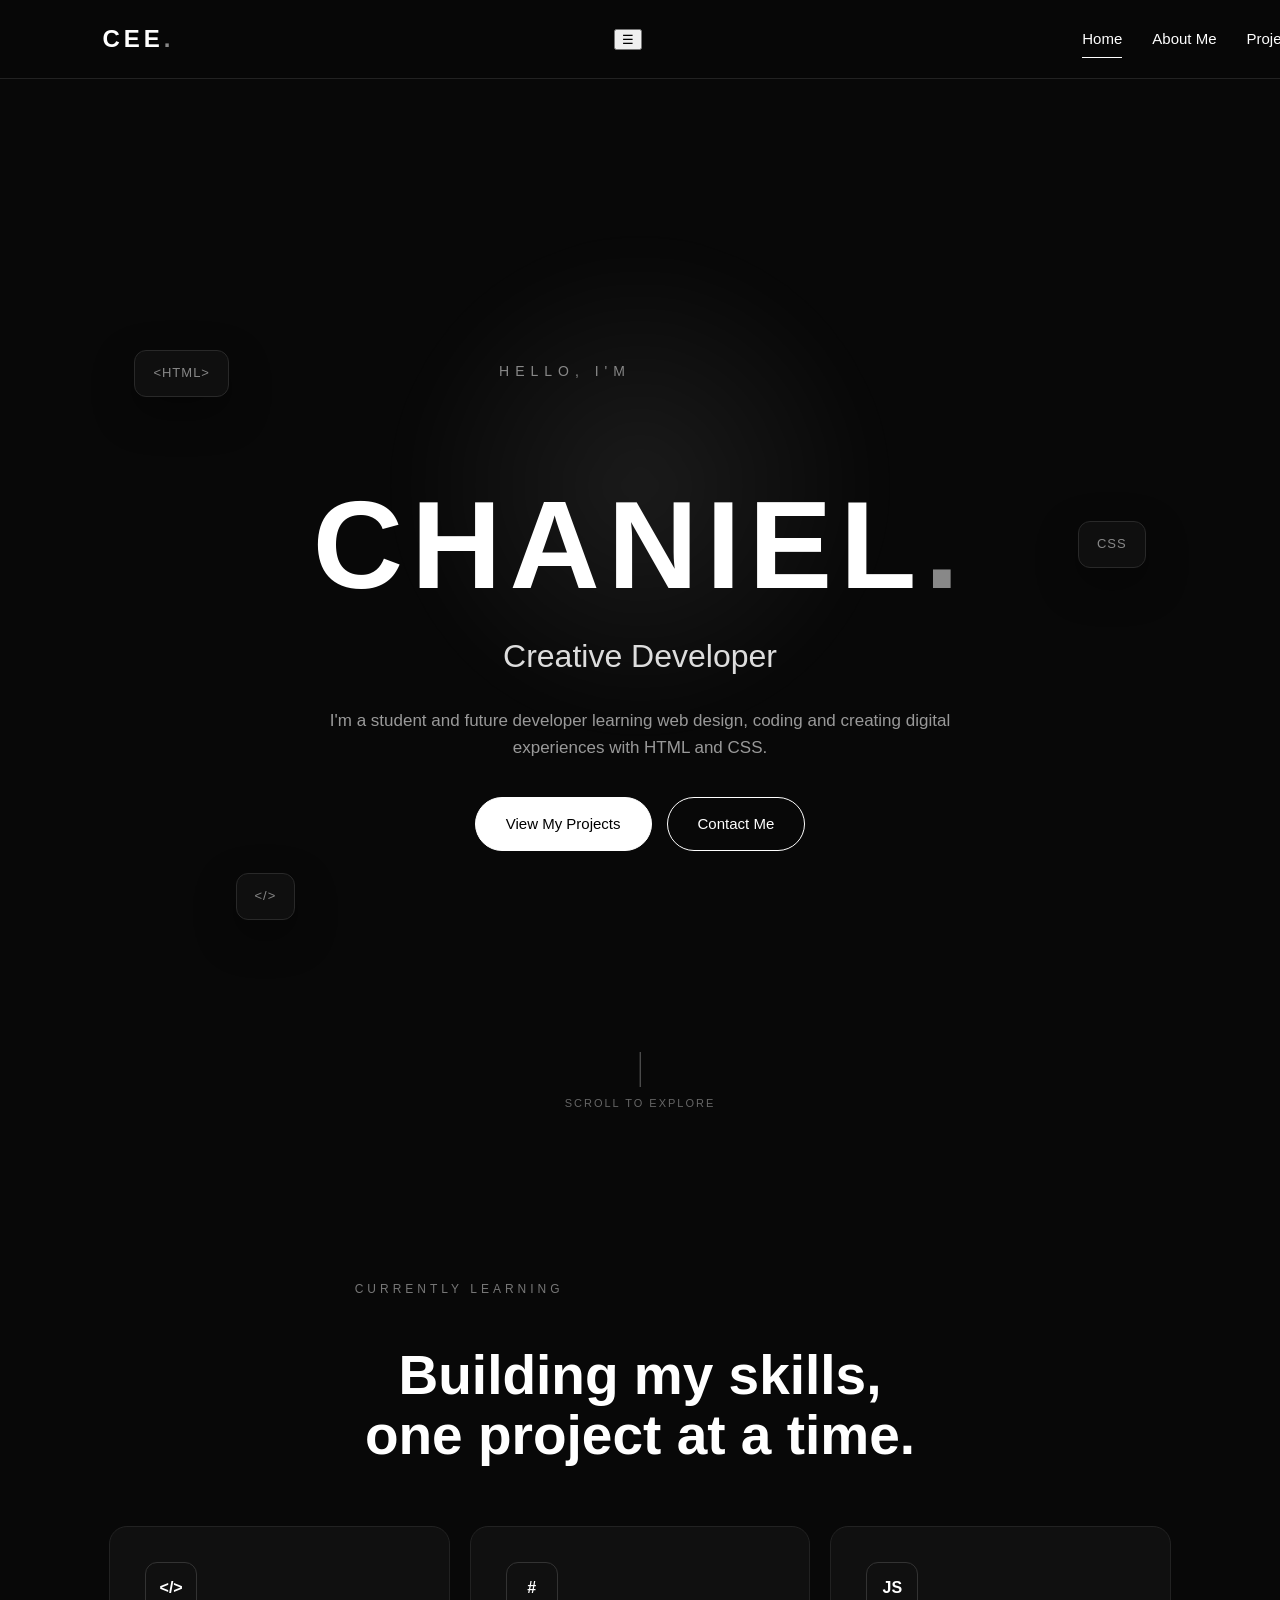
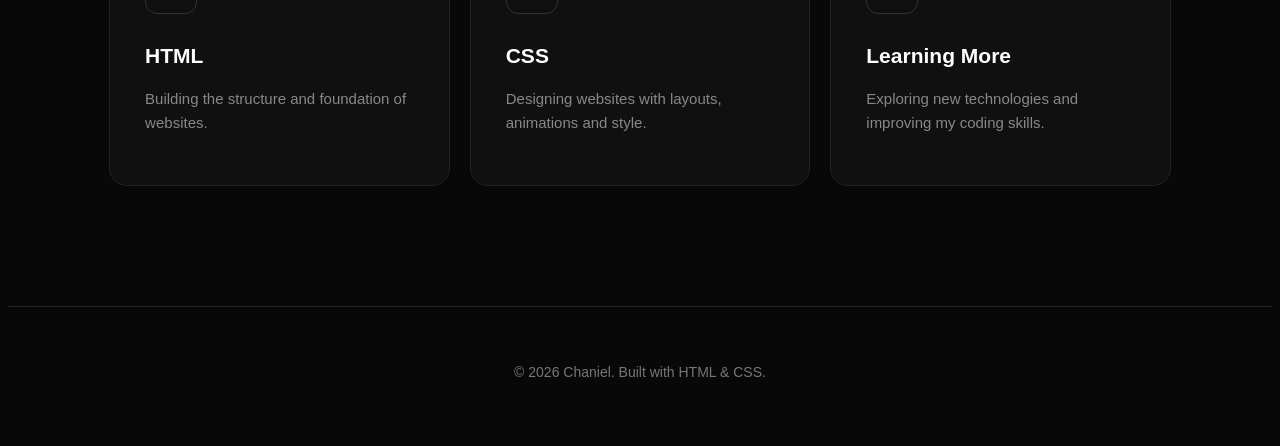
==== commit 44966177: "Update index.html" ====
--- a/index.html
+++ b/index.html
@@ -1,19 +1,17 @@
-```html
 <!DOCTYPE html>
 <html lang="en">
-
 <head>
     <meta charset="UTF-8">
     <meta name="viewport" content="width=device-width, initial-scale=1.0">
 
     <title>Chaniel | Creative Developer</title>
 
+    <link rel="icon" type="image/svg+xml" href="favicon.svg">
     <link rel="stylesheet" href="style.css">
 </head>
 
 <body>
 
-    <!-- Navigation -->
     <nav class="navbar">
 
         <a href="index.html" class="logo">
@@ -25,54 +23,31 @@
         </button>
 
         <div class="nav-links">
-
-            <a href="index.html" class="active">
-                Home
-            </a>
-
-            <a href="about.html">
-                About Me
-            </a>
-
-            <a href="project.html">
-                Projects
-            </a>
-
-            <a href="contact.html">
-                Contact
-            </a>
-
+            <a href="index.html" class="active">Home</a>
+            <a href="about.html">About Me</a>
+            <a href="project.html">Projects</a>
+            <a href="contact.html">Contact</a>
         </div>
 
     </nav>
 
-
-    <!-- Main Content -->
     <main>
 
-        <!-- Hero -->
         <section class="hero">
 
             <div class="hero-content">
 
-                <p class="intro">
-                    Hello, I'm
-                </p>
+                <p class="intro">Hello, I'm</p>
 
-                <h1>
-                    CHANIEL<span>.</span>
-                </h1>
+                <h1>CHANIEL<span>.</span></h1>
 
-                <h2>
-                    Creative Developer
-                </h2>
+                <h2>Creative Developer</h2>
 
                 <p class="description">
                     I'm a student and future developer learning
                     web design, coding and creating digital
                     experiences with HTML and CSS.
                 </p>
-
 
                 <div class="hero-buttons">
 
@@ -88,9 +63,6 @@
 
             </div>
 
-
-            <!-- Floating Code Cards -->
-
             <div class="floating-card card-one">
                 &lt;HTML&gt;
             </div>
@@ -103,95 +75,49 @@
                 &lt;/&gt;
             </div>
 
-
-            <!-- Scroll Indicator -->
-
             <div class="scroll-indicator">
-
                 <span></span>
-
                 Scroll to explore
-
             </div>
 
         </section>
 
-
-        <!-- Learning Section -->
-
         <section class="learning">
 
-            <p class="section-label">
-                CURRENTLY LEARNING
-            </p>
+            <p class="section-label">CURRENTLY LEARNING</p>
 
             <h2>
-                Building my skills,
-                <br>
+                Building my skills,<br>
                 one project at a time.
             </h2>
 
-
             <div class="skills">
 
-
-                <!-- HTML -->
-
                 <div class="skill-card">
-
-                    <div class="skill-icon">
-                        &lt;/&gt;
-                    </div>
-
-                    <h3>
-                        HTML
-                    </h3>
-
+                    <div class="skill-icon">&lt;/&gt;</div>
+                    <h3>HTML</h3>
                     <p>
                         Building the structure and foundation
                         of websites.
                     </p>
-
                 </div>
 
-
-                <!-- CSS -->
-
                 <div class="skill-card">
-
-                    <div class="skill-icon">
-                        #
-                    </div>
-
-                    <h3>
-                        CSS
-                    </h3>
-
+                    <div class="skill-icon">#</div>
+                    <h3>CSS</h3>
                     <p>
                         Designing websites with layouts,
                         animations and style.
                     </p>
-
                 </div>
 
-
-                <!-- Future -->
-
                 <div class="skill-card">
-
-                    <div class="skill-icon">
-                        JS
-                    </div>
-
-                    <h3>
-                        Learning More
-                    </h3>
-
+                    <div class="skill-icon">JS</div>
+                    <h3>Learning More</h3>
                     <p>
                         Exploring new technologies and
                         improving my coding skills.
                     </p>
-
                 </div>
 
             </div>
@@ -200,23 +126,11 @@
 
     </main>
 
-
-    <!-- Footer -->
-
     <footer>
-
-        <p>
-            © 2026 Chaniel. Built with HTML & CSS.
-        </p>
-
+        <p>© 2026 Chaniel. Built with HTML & CSS.</p>
     </footer>
-
-
-    <!-- JavaScript -->
 
     <script src="script.js"></script>
 
 </body>
-
 </html>
-```
